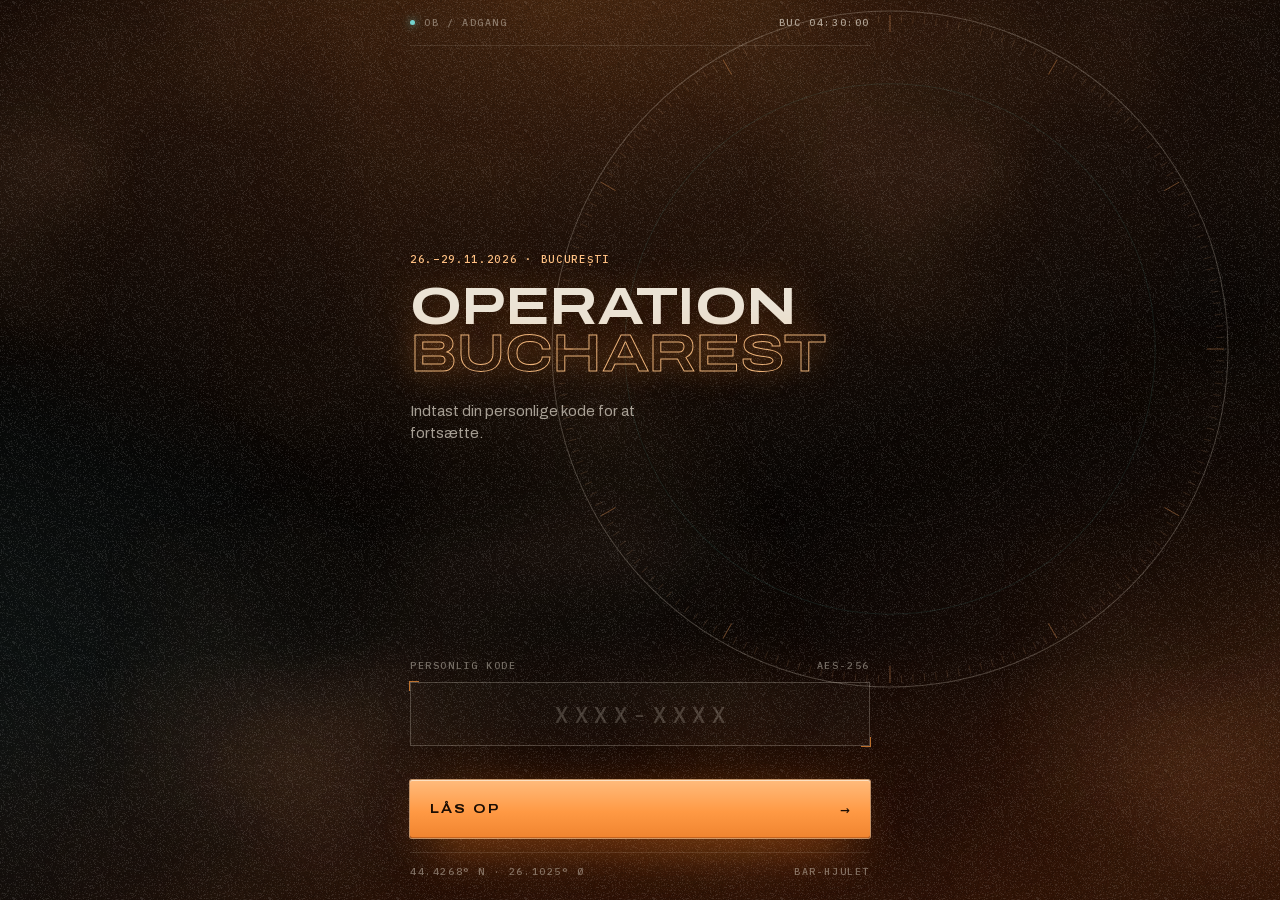
==== index.html @ fd8f83bd "Bar-hjulet: choose Øl, Shots, Drinks or Fuck it, then spin - menu.js (new, replaces trip.js): the th" ====
<!DOCTYPE html>
<html lang="da">
<head>
  <meta charset="utf-8">
  <meta name="viewport" content="width=device-width, initial-scale=1, viewport-fit=cover">
  <meta name="apple-mobile-web-app-capable" content="yes">
  <meta name="mobile-web-app-capable" content="yes">
  <meta name="apple-mobile-web-app-status-bar-style" content="black-translucent">
  <meta name="apple-mobile-web-app-title" content="Bucharest">
  <meta name="theme-color" content="#070605">
  <meta name="format-detection" content="telephone=no">
  <meta name="robots" content="noindex, nofollow">
  <title>Operation Bucharest</title>
  <link rel="manifest" href="manifest.webmanifest">
  <link rel="apple-touch-icon" href="icon-180.png">
  <link rel="icon" type="image/png" href="icon-192.png">
  <link rel="preload" href="fonts/archivo-100-900-latin.woff2" as="font" type="font/woff2" crossorigin>
  <link rel="preload" href="fonts/archivo-narrow-400-700-latin.woff2" as="font" type="font/woff2" crossorigin>
  <link rel="preload" href="fonts/ibm-plex-mono-500-latin.woff2" as="font" type="font/woff2" crossorigin>
  <link rel="stylesheet" href="fonts/fonts.css">
  <style>
    /* VOICE: a quiet mission terminal at the edge of a dust storm; few words, exact numbers
       IDEA: an instrument for deciding, glowing through orange haze
       PICTURE: the glass wheel, lit from behind like a sun through dust
       COLOUR and TYPE: warm near-black, amber glow, cold teal hairlines, bone text;
                        Archivo (wide) for titles, Archivo Narrow on the wheel, IBM Plex Mono for readouts
       LAYOUT: one screen at a time; readout bars top and bottom, hairline rules, wide margins */
    :root {
      --bg: #070605;
      --bone: #ebe3d5; --bone-2: rgba(235,227,213,.68); --bone-3: rgba(235,227,213,.44); --bone-4: rgba(235,227,213,.22);
      --line: rgba(235,227,213,.12); --line-2: rgba(235,227,213,.24);
      --amber: #ff9a3d; --amber-hi: #ffc285; --amber-deep: #c45a1c;
      --teal: #74d4cf; --teal-2: rgba(116,212,207,.5);
      --err: #ff7f61;
      --f-wide: 'Archivo', 'Helvetica Neue', Arial, sans-serif;
      --f-narrow: 'Archivo Narrow', 'Arial Narrow', sans-serif;
      --f-mono: 'IBM Plex Mono', ui-monospace, Menlo, monospace;
      --ease: cubic-bezier(.2,.75,0,1);
      --hair: 1px;
      --pad: clamp(16px, 5.4vw, 28px);
      color-scheme: dark;
    }
    @media (min-resolution: 2dppx) { :root { --hair: .5px; --line: rgba(235,227,213,.2); --line-2: rgba(235,227,213,.34); } }
    *, *::before, *::after { margin: 0; padding: 0; box-sizing: border-box; }
    [hidden] { display: none !important; }
    html, body {
      height: 100%; overflow: hidden; background: var(--bg); color: var(--bone);
      font-family: var(--f-wide); -webkit-font-smoothing: antialiased; -moz-osx-font-smoothing: grayscale;
      -webkit-tap-highlight-color: transparent; user-select: none; -webkit-user-select: none; touch-action: manipulation;
      -webkit-text-size-adjust: 100%;
    }
    input { user-select: text; -webkit-user-select: text; }
    button { font-family: inherit; color: inherit; }
    button:focus-visible, input:focus-visible, a:focus-visible { outline: 1px solid var(--teal); outline-offset: 3px; }
    .mono { font-family: var(--f-mono); font-weight: 500; text-transform: uppercase; letter-spacing: .16em; }

    /* ── Atmosphere: dust haze, drifting light, film grain ── */
    .atmos {
      position: fixed; inset: 0; z-index: 0; pointer-events: none; overflow: hidden;
      background:
        radial-gradient(140% 60% at 50% 112%, rgba(150,62,18,.55) 0%, rgba(70,26,8,.32) 38%, transparent 70%),
        linear-gradient(180deg, #0b0807 0%, #070605 50%, #0a0605 100%);
    }
    .haze { position: absolute; border-radius: 50%; will-change: transform; }
    .haze.a { width: 150vmax; height: 105vmax; left: -30vmax; top: -62vmax;
      background: radial-gradient(closest-side, rgba(255,136,48,.30), rgba(255,118,40,.10) 52%, transparent);
      animation: driftA 47s ease-in-out infinite alternate; }
    .haze.b { width: 125vmax; height: 90vmax; right: -70vmax; bottom: -42vmax;
      background: radial-gradient(closest-side, rgba(204,86,24,.34), rgba(150,58,18,.10) 58%, transparent);
      animation: driftB 61s ease-in-out infinite alternate; }
    .haze.c { width: 95vmax; height: 70vmax; left: -58vmax; top: 34%;
      background: radial-gradient(closest-side, rgba(96,196,204,.10), transparent);
      animation: driftC 73s ease-in-out infinite alternate; }
    @keyframes driftA { to { transform: translate3d(14vmax, 8vmax, 0) scale(1.1); } }
    @keyframes driftB { to { transform: translate3d(-16vmax, -6vmax, 0) scale(1.14); } }
    @keyframes driftC { to { transform: translate3d(12vmax, -10vmax, 0) scale(1.2); } }
    .dust {
      position: absolute; left: 0; top: -15%; height: 130%; width: calc(100% + 900px);
      background-image: var(--dust, none); background-size: 900px 900px; opacity: .9;
      will-change: transform; animation: dust 110s linear infinite;
    }
    @keyframes dust { to { transform: translate3d(-900px, 0, 0); } }
    .grain {
      position: absolute; inset: -128px; background-image: var(--grain, none); background-size: 128px 128px;
      opacity: .42; will-change: transform; animation: grain 1s steps(1) infinite;
    }
    @keyframes grain {
      0% { transform: translate3d(0,0,0); } 12% { transform: translate3d(-37px,21px,0); } 25% { transform: translate3d(19px,-46px,0); }
      37% { transform: translate3d(-61px,-9px,0); } 50% { transform: translate3d(44px,33px,0); } 62% { transform: translate3d(-12px,58px,0); }
      75% { transform: translate3d(66px,-27px,0); } 87% { transform: translate3d(-49px,-52px,0); }
    }
    .vignette { position: absolute; inset: 0; background: radial-gradient(120% 85% at 50% 42%, transparent 50%, rgba(0,0,0,.6) 100%); }

    /* ── Screens ── */
    .screens { position: fixed; inset: 0; z-index: 1; }
    .screen {
      position: absolute; inset: 0; display: flex; justify-content: center;
      padding: env(safe-area-inset-top) calc(var(--pad) + env(safe-area-inset-right)) calc(env(safe-area-inset-bottom) + 10px) calc(var(--pad) + env(safe-area-inset-left));
      opacity: 0; visibility: hidden; pointer-events: none; transform: translate3d(0, 16px, 0) scale(.985);
      transition: opacity .6s var(--ease), transform .8s var(--ease), visibility 0s linear .6s;
    }
    .screen.on { opacity: 1; visibility: visible; pointer-events: auto; transform: none;
      transition: opacity .9s var(--ease) .1s, transform 1.1s var(--ease) .1s, visibility 0s; }
    .col { width: 100%; max-width: 460px; height: 100%; display: flex; flex-direction: column; min-height: 0; }
    .screen.on .rise { animation: rise 1.1s var(--ease) both; animation-delay: calc(var(--i, 0) * 70ms + 120ms); }
    @keyframes rise { from { opacity: 0; transform: translate3d(0, 14px, 0); filter: blur(4px); } to { opacity: 1; transform: none; filter: none; } }

    /* Readout bars */
    .bar {
      flex: none; display: flex; align-items: center; justify-content: space-between; gap: 12px;
      min-height: 46px; font: 500 10px/1.2 var(--f-mono); letter-spacing: .16em; text-transform: uppercase;
      color: var(--bone-3); border-bottom: var(--hair) solid var(--line); white-space: nowrap;
    }
    .bar.foot { border-bottom: 0; border-top: var(--hair) solid var(--line); min-height: 38px; }
    .bar b { color: var(--bone-2); font-weight: 500; }
    .bar .amb { color: var(--amber-hi); }
    .live { display: inline-block; width: 5px; height: 5px; border-radius: 50%; margin-right: 9px; vertical-align: 1px;
      background: var(--teal); box-shadow: 0 0 8px var(--teal); animation: live 2.6s ease-in-out infinite; }
    @keyframes live { 50% { opacity: .35; } }

    /* Buttons */
    .btn {
      position: relative; display: flex; align-items: center; justify-content: space-between; gap: 12px;
      width: 100%; min-height: 58px; padding: 0 20px; border: 0; border-radius: 2px; cursor: pointer;
      font: 650 13px/1 var(--f-wide); font-stretch: 118%; letter-spacing: .16em; text-transform: uppercase;
      -webkit-appearance: none; appearance: none;
      transition: transform .25s var(--ease), filter .25s, box-shadow .4s, opacity .3s;
    }
    .btn .arr { font: 500 16px/1 var(--f-mono); letter-spacing: 0; }
    .btn.primary {
      color: #1b0d03;
      background: linear-gradient(180deg, #ffbb7c 0%, #ff9944 55%, #f0842f 100%);
      box-shadow: inset 0 1px 0 rgba(255,238,215,.75), inset 0 -1px 0 rgba(110,36,0,.35),
                  0 0 0 var(--hair) rgba(255,196,140,.7), 0 22px 50px -22px rgba(255,128,36,.95), 0 0 60px -20px rgba(255,128,36,.5);
    }
    .btn:active { transform: scale(.985); filter: brightness(1.08); }
    .btn:disabled { opacity: .5; cursor: default; transform: none; filter: saturate(.6); }
    .sq {
      flex: none; width: 44px; height: 44px; display: inline-flex; align-items: center; justify-content: center; cursor: pointer;
      background: rgba(235,227,213,.03); border: 0; border-radius: 2px; color: var(--bone-2);
      box-shadow: inset 0 0 0 var(--hair) var(--line-2); transition: color .25s, box-shadow .25s, transform .2s;
    }
    .sq:active { transform: scale(.94); color: var(--amber-hi); box-shadow: inset 0 0 0 var(--hair) rgba(255,154,61,.6); }
    .sq svg { width: 18px; height: 18px; }

    /* ── Login ── */
    .login-main { flex: 1; display: flex; flex-direction: column; justify-content: center; position: relative; min-height: 0; padding: 18px 0; }
    .ghost {
      position: absolute; z-index: -1; pointer-events: none; width: min(150vw, 680px); aspect-ratio: 1;
      right: calc(-1 * min(78vw, 360px)); top: 50%; margin-top: calc(-1 * min(75vw, 340px)); opacity: .9;
      animation: ghost 240s linear infinite;
    }
    @keyframes ghost { to { transform: rotate(360deg); } }
    .kicker { font-size: 10.5px; color: var(--bone-3); margin-bottom: 18px; }
    .kicker b { color: var(--amber-hi); font-weight: 500; }
    .title {
      font-weight: 640; font-stretch: 125%; text-transform: uppercase; line-height: .9; letter-spacing: -.012em;
      font-size: clamp(30px, 10.1vw, 52px); color: var(--bone);
      text-shadow: 0 0 40px rgba(255,140,50,.28);
    }
    .title span { display: block; }
    .title span + span { color: transparent; -webkit-text-stroke: var(--hair) rgba(255,194,133,.9); text-shadow: 0 0 30px rgba(255,140,50,.35); }
    @supports not (-webkit-text-stroke: 1px) { .title span + span { color: var(--amber-hi); } }
    .lede { margin-top: 22px; font-size: 15px; line-height: 1.5; color: var(--bone-2); max-width: 30ch; font-weight: 400; }
    .login-form { flex: none; padding: 8px 0 14px; }
    .field-label { display: flex; justify-content: space-between; font-size: 10px; color: var(--bone-3); margin-bottom: 10px; }
    .field-wrap { position: relative; }
    .field-wrap::before, .field-wrap::after {
      content: ''; position: absolute; width: 10px; height: 10px; pointer-events: none; transition: border-color .3s;
      border-color: rgba(255,154,61,.7); border-style: solid; border-width: 0;
    }
    .field-wrap::before { left: -1px; top: -1px; border-left-width: 1px; border-top-width: 1px; }
    .field-wrap::after { right: -1px; bottom: -1px; border-right-width: 1px; border-bottom-width: 1px; }
    .field {
      display: block; width: 100%; height: 64px; padding: 0 12px 0 calc(12px + .3em);
      background: rgba(235,227,213,.025); border: 0; border-radius: 0; outline: none; color: var(--bone);
      box-shadow: inset 0 0 0 var(--hair) var(--line-2);
      font: 500 22px/1 var(--f-mono); letter-spacing: .3em; text-align: center; text-transform: uppercase;
      -webkit-appearance: none; appearance: none; transition: box-shadow .35s, background .35s;
    }
    .field::placeholder { color: var(--bone-4); }
    .field:focus { background: rgba(255,140,50,.045); box-shadow: inset 0 0 0 var(--hair) rgba(255,154,61,.65), 0 0 46px -12px rgba(255,130,40,.55); }
    .field:focus-visible { outline: none; }
    .field.invalid { box-shadow: inset 0 0 0 var(--hair) var(--err); animation: shake .45s ease; }
    @keyframes shake { 20%,60% { transform: translateX(-6px); } 40%,80% { transform: translateX(6px); } }
    .err { min-height: 34px; padding-top: 10px; font: 500 11px/1.4 var(--f-mono); letter-spacing: .1em; text-transform: uppercase; color: var(--err); opacity: 0; transition: opacity .25s; }
    .err.show { opacity: 1; }
    .a2hs { display: none; margin-top: 14px; font-size: 13px; line-height: 1.5; color: var(--bone-3); }
    .a2hs.show { display: block; }

    /* ── Wheel screen ── */
    .head { flex: none; padding-top: 16px; }
    .hello-row { display: flex; align-items: center; justify-content: space-between; gap: 12px; }
    .hello { font-size: 10.5px; color: var(--bone-3); overflow: hidden; text-overflow: ellipsis; white-space: nowrap; }
    .hello b { color: var(--bone); font-weight: 500; }
    .head-btns { display: flex; gap: 8px; flex: none; }
    .today {
      margin-top: 10px; white-space: nowrap; overflow: hidden;
      font-weight: 620; font-stretch: 112%; font-size: 30px; line-height: 1.05; letter-spacing: -.01em;
    }
    .today .d { color: var(--bone); }
    .today .sep { color: var(--bone-3); font-weight: 300; margin: 0 .22em; }
    .today .c { color: var(--amber-hi); text-shadow: 0 0 26px rgba(255,140,50,.5); }
    .status { margin-top: 10px; min-height: 14px; font-size: 10px; color: var(--bone-3); white-space: nowrap; overflow: hidden; text-overflow: ellipsis; }
    .status .amb { color: var(--amber-hi); }
    .status .teal { color: var(--teal); }
    .wheel-area { flex: 1 1 0; min-height: 0; display: grid; place-items: center; container-type: size; padding: 6px 0; margin: 0 calc(10px - var(--pad)); }
    .stage { --s: min(100cqw, 98cqh, 520px); position: relative; width: var(--s); height: var(--s); }
    @supports not (width: 1cqw) { .stage { --s: min(92vw, 48vh, 480px); } }
    .halo {
      position: absolute; inset: -22%; border-radius: 50%; pointer-events: none; opacity: .7; will-change: opacity;
      background: radial-gradient(closest-side, rgba(255,150,60,.42) 0%, rgba(255,130,44,.30) 38%, rgba(255,112,34,.12) 62%, rgba(255,110,30,.03) 80%, transparent);
      transition: opacity 1.6s var(--ease); animation: breathe 7s ease-in-out infinite alternate;
    }
    .stage.spinning .halo { animation: none; }
    @keyframes breathe { from { opacity: .58; } to { opacity: .8; } }
    .bezel, .ghost svg { position: absolute; inset: 0; width: 100%; height: 100%; overflow: visible; }
    .disc { position: absolute; left: 5%; top: 5%; width: 90%; height: 90%; border-radius: 50%; }
    #wheel { will-change: transform; transform: translateZ(0); }
    .glass {
      pointer-events: none;
      background:
        radial-gradient(90% 60% at 32% 10%, rgba(255,240,225,.13), rgba(255,240,225,.03) 40%, transparent 62%),
        conic-gradient(from 200deg, transparent 0deg, rgba(116,212,207,.06) 45deg, transparent 100deg, rgba(255,160,80,.06) 210deg, transparent 270deg);
      box-shadow: inset 0 0 0 var(--hair) rgba(255,230,205,.32), inset 0 0 34px rgba(0,0,0,.55), 0 0 0 1px rgba(0,0,0,.6), 0 30px 80px -20px rgba(0,0,0,.9);
    }
    .shimmer {
      pointer-events: none; opacity: 0; overflow: hidden; will-change: transform, opacity;
      background: conic-gradient(from 0deg,
        transparent 0deg, rgba(255,205,160,.0) 20deg, rgba(255,205,160,.14) 48deg, rgba(150,236,230,.10) 62deg, transparent 92deg,
        transparent 180deg, rgba(255,205,160,.10) 228deg, rgba(150,236,230,.08) 240deg, transparent 270deg, transparent 360deg);
      transition: opacity 1.2s var(--ease);
    }
    .stage.spinning .shimmer { opacity: 1; animation: sheen 2.6s linear infinite; }
    @keyframes sheen { to { transform: rotate(-360deg); } }
    .flash { pointer-events: none; opacity: 0; box-shadow: 0 0 0 1.5px rgba(255,194,133,.9), 0 0 40px rgba(255,140,50,.6); }
    .stage.won .flash { animation: flash 1.6s var(--ease) both; }
    @keyframes flash { from { opacity: .9; transform: scale(1); } to { opacity: 0; transform: scale(1.16); } }
    .pointer {
      position: absolute; left: 50%; top: 1.5%; width: 7%; min-width: 18px; max-width: 30px; aspect-ratio: 18 / 38;
      transform: translateX(-50%); transform-origin: 50% 12%; z-index: 3; overflow: visible;
      filter: drop-shadow(0 0 6px rgba(255,140,50,.85)) drop-shadow(0 4px 6px rgba(0,0,0,.6));
    }
    .hub {
      position: absolute; left: 50%; top: 50%; width: 20.5%; height: 20.5%; z-index: 2; transform: translate(-50%, -50%);
      border: 0; border-radius: 50%; cursor: pointer; color: var(--amber-hi);
      background: radial-gradient(circle at 50% 30%, #2b2019 0%, #120d0a 62%, #0a0706 100%);
      box-shadow: inset 0 0 0 var(--hair) rgba(255,220,190,.4), inset 0 1px 0 rgba(255,235,215,.22),
                  0 0 0 5px rgba(7,6,5,.92), 0 0 0 6px rgba(255,154,61,.5), 0 0 40px rgba(255,130,40,.38), 0 14px 30px rgba(0,0,0,.65);
      font: 500 clamp(10px, 2.9vw, 13px)/1 var(--f-mono); letter-spacing: .32em; text-indent: .32em;
      transition: transform .25s var(--ease), box-shadow .5s, color .4s;
    }
    .hub::after { content: ''; position: absolute; inset: 18%; border-radius: 50%; box-shadow: inset 0 0 0 var(--hair) rgba(116,212,207,.35); pointer-events: none; }
    .hub:active { transform: translate(-50%, -50%) scale(.95); }
    .hub:disabled { cursor: default; color: var(--bone-3); }
    .stage.spinning .hub { box-shadow: inset 0 0 0 var(--hair) rgba(255,220,190,.4), 0 0 0 5px rgba(7,6,5,.92), 0 0 0 6px rgba(255,154,61,.85), 0 0 60px rgba(255,130,40,.6), 0 14px 30px rgba(0,0,0,.65); }
    .wheel-foot { flex: none; padding: 4px 0 8px; }
    .recent { margin-top: 12px; min-height: 14px; font-size: 9.5px; color: var(--bone-3); white-space: nowrap; overflow: hidden; text-overflow: ellipsis; text-align: center; }
    .recent b { color: var(--bone-2); font-weight: 500; }

    /* ── Result sheet ── */
    .sheet-overlay { position: fixed; inset: 0; z-index: 500; background: rgba(5,4,3,.62); opacity: 0; pointer-events: none; transition: opacity .5s var(--ease); }
    .sheet-overlay.show { opacity: 1; pointer-events: auto; }
    .sheet {
      position: absolute; left: 0; right: 0; bottom: 0; max-width: 520px; margin: 0 auto;
      padding: 0 calc(var(--pad) + env(safe-area-inset-right)) calc(18px + env(safe-area-inset-bottom)) calc(var(--pad) + env(safe-area-inset-left));
      background: linear-gradient(180deg, rgba(24,18,14,.97) 0%, rgba(10,8,7,.99) 100%);
      box-shadow: inset 0 var(--hair) 0 rgba(255,154,61,.7), 0 -30px 80px -20px rgba(255,120,40,.28);
      transform: translate3d(0, 104%, 0); transition: transform .7s var(--ease);
    }
    .sheet::before { content: ''; position: absolute; left: 50%; top: 0; width: 120px; height: 1px; margin-left: -60px; background: var(--amber-hi); box-shadow: 0 0 16px 2px rgba(255,140,50,.7); }
    .sheet-overlay.show .sheet { transform: none; }
    .sheet-bar { display: flex; justify-content: space-between; gap: 12px; padding: 16px 0 14px; border-bottom: var(--hair) solid var(--line); font-size: 10px; color: var(--bone-3); white-space: nowrap; }
    .sheet-bar .amb { color: var(--amber-hi); }
    .res-who { margin-top: 22px; font-size: 14px; color: var(--bone-2); }
    .res-label {
      margin: 10px 0 12px; font-weight: 600; font-stretch: 112%; font-size: clamp(28px, 8.6vw, 40px); line-height: 1.04; letter-spacing: -.012em;
      overflow-wrap: anywhere; text-wrap: balance; color: #fff4e8; text-shadow: 0 0 34px rgba(255,140,50,.45);
    }
    .res-cat { font-size: 10.5px; color: var(--amber-hi); margin-bottom: 26px; }
    .res-cat span { color: var(--bone-3); }
    .result-btn-row { display: flex; gap: 10px; }
    .result-btn-row .btn { flex: 1; width: auto; }
    .result-btn-row .sq { width: 58px; height: 58px; }
    .sheet-overlay.show .sheet > * { animation: rise .9s var(--ease) both; }
    .sheet-overlay.show .sheet > :nth-child(2) { animation-delay: .08s; }
    .sheet-overlay.show .sheet > :nth-child(3) { animation-delay: .16s; }
    .sheet-overlay.show .sheet > :nth-child(4) { animation-delay: .22s; }
    .sheet-overlay.show .sheet > :nth-child(5) { animation-delay: .28s; }

    .toast {
      position: fixed; left: 50%; top: calc(env(safe-area-inset-top) + 56px); z-index: 700; pointer-events: none;
      transform: translate(-50%, -8px); opacity: 0; transition: opacity .35s, transform .5s var(--ease);
      background: rgba(16,12,10,.96); box-shadow: inset 0 0 0 var(--hair) rgba(255,154,61,.55), 0 10px 40px rgba(0,0,0,.6);
      color: var(--bone); padding: 11px 14px; font: 500 10.5px/1.3 var(--f-mono); letter-spacing: .14em; text-transform: uppercase;
      white-space: nowrap; max-width: calc(100vw - 32px); overflow: hidden; text-overflow: ellipsis;
    }
    .toast.show { opacity: 1; transform: translate(-50%, 0); }

    /* ── Choice screen: "Hvad skal du have?" ── */
    .ask { margin-top: 12px; font-weight: 640; font-stretch: 118%; font-size: clamp(26px, 8.2vw, 36px); line-height: 1.02; letter-spacing: -.01em; text-shadow: 0 0 30px rgba(255,140,50,.25); }
    .ask-sub { margin-top: 8px; font-size: 15px; line-height: 1.4; color: var(--bone-2); }
    .choose-main { flex: 1; min-height: 0; display: flex; flex-direction: column; justify-content: center; gap: 10px; padding: 14px 0; }
    .choices { display: grid; gap: 10px; }
    .choice {
      position: relative; display: grid; grid-template-columns: 26px 1fr auto; align-items: center; column-gap: 12px;
      width: 100%; min-height: clamp(62px, 10.5dvh, 88px); padding: 12px 18px; text-align: left; cursor: pointer;
      border: 0; border-radius: 2px; background: rgba(235,227,213,.035); box-shadow: inset 0 0 0 var(--hair) var(--line-2);
      transition: transform .25s var(--ease), box-shadow .3s, background .3s;
    }
    .choice:active { transform: scale(.985); background: rgba(255,140,50,.07); }
    .choice .ci { font: 500 10px/1 var(--f-mono); letter-spacing: .1em; color: var(--bone-3); }
    .choice .ct { display: flex; flex-direction: column; gap: 7px; min-width: 0; }
    .choice .cn { font-weight: 640; font-stretch: 118%; font-size: clamp(22px, 6.6vw, 28px); line-height: 1; text-transform: uppercase; color: var(--bone); }
    .choice .cs { font-size: 10px; color: var(--bone-3); }
    .choice .ca { font: 500 18px/1 var(--f-mono); color: var(--bone-3); }
    .choice.last { background: rgba(255,140,50,.075); box-shadow: inset 0 0 0 1px rgba(255,154,61,.8), 0 0 44px -14px rgba(255,130,40,.7); }
    .choice.last .cn, .choice.last .ca { color: var(--amber-hi); }
    .tag { position: absolute; top: 9px; right: 12px; font: 500 9px/1 var(--f-mono); letter-spacing: .16em; text-transform: uppercase; color: var(--amber-hi); }
    .fuckit {
      position: relative; display: grid; grid-template-columns: 1fr auto; align-items: center; column-gap: 12px;
      width: 100%; min-height: clamp(80px, 13dvh, 108px); margin-top: 6px; padding: 14px 20px; text-align: left; cursor: pointer;
      border: 0; border-radius: 2px; color: #1b0d03;
      background: linear-gradient(180deg, #ffbb7c 0%, #ff9944 55%, #f0842f 100%);
      box-shadow: inset 0 1px 0 rgba(255,238,215,.75), inset 0 -1px 0 rgba(110,36,0,.35), 0 0 0 var(--hair) rgba(255,196,140,.7),
                  0 22px 50px -22px rgba(255,128,36,.95), 0 0 70px -20px rgba(255,128,36,.6);
      transition: transform .25s var(--ease), filter .25s, box-shadow .4s;
    }
    .fuckit .fn { font-weight: 760; font-stretch: 125%; font-size: clamp(26px, 8vw, 34px); line-height: 1; text-transform: uppercase; letter-spacing: -.01em; }
    .fuckit .fs { grid-column: 1; margin-top: 9px; font-size: 10px; color: rgba(27,13,3,.72); }
    .fuckit .fa { grid-row: 1 / 3; grid-column: 2; font: 500 22px/1 var(--f-mono); }
    .fuckit .tag { color: #1b0d03; }
    .fuckit:active { transform: scale(.985); filter: brightness(1.08); }
    .fuckit.last { box-shadow: inset 0 1px 0 rgba(255,238,215,.75), 0 0 0 2px var(--bg), 0 0 0 3.5px var(--teal), 0 22px 50px -22px rgba(255,128,36,.95), 0 0 70px -20px rgba(255,128,36,.6); }
    /* ── Wheel screen: back to the choices ── */
    .skift {
      min-height: 44px; padding: 0 14px; border: 0; border-radius: 2px; cursor: pointer; font-size: 10.5px; color: var(--bone-2);
      background: rgba(235,227,213,.03); box-shadow: inset 0 0 0 var(--hair) var(--line-2); transition: opacity .3s, color .25s, box-shadow .25s;
    }
    .skift:active { color: var(--amber-hi); box-shadow: inset 0 0 0 var(--hair) rgba(255,154,61,.6); }
    .skift:disabled { opacity: .3; cursor: default; }
    /* swapping the wheel's contents (Fuck it: category wheel -> item wheel) */
    #wheel { transition: opacity .26s var(--ease), scale .34s var(--ease); }
    #wheel.swap-out { opacity: 0; scale: .86; }
    .sr { position: absolute; width: 1px; height: 1px; overflow: hidden; clip: rect(0 0 0 0); white-space: nowrap; }

    /* Short screens: give the wheel the room */
    @media (max-height: 640px) {
      .bar.foot { display: none; }
      .head { padding-top: 10px; }
      .today { margin-top: 6px; }
      .status { margin-top: 6px; }
      .login-main { padding: 10px 0; }
      .lede { margin-top: 14px; }
      .kicker { margin-bottom: 12px; }
      .recent { margin-top: 8px; }
    }
    @media (max-height: 640px) { .ask { margin-top: 8px; } .choose-main { padding: 10px 0; } .choices { gap: 8px; } }
    @media (max-height: 560px) { .lede, .ask-sub { display: none; } .btn { min-height: 52px; } .choice { min-height: 56px; } .fuckit { min-height: 70px; } }

    @media (prefers-reduced-motion: reduce) {
      .haze, .dust, .grain, .ghost, .live, .halo, .stage.spinning .shimmer { animation: none !important; }
      .screen.on .rise, .sheet-overlay.show .sheet > * { animation: none; }
      .screen, .screen.on { transform: none; transition: opacity .3s, visibility 0s; }
      .stage.won .flash { animation: none; }
      #wheel { transition: none; }
    }
  </style>
</head>
<body>
  <div class="atmos" aria-hidden="true">
    <div class="haze a"></div><div class="haze b"></div><div class="haze c"></div>
    <div class="dust"></div>
    <div class="vignette"></div>
    <div class="grain"></div>
  </div>
  <div class="toast" id="toast" role="status" aria-live="polite"></div>

  <div class="screens">
    <!-- LOGIN -->
    <section class="screen on" id="s-login" aria-label="Log ind">
      <div class="col">
        <header class="bar rise" style="--i:0">
          <span><i class="live"></i>OB / Adgang</span>
          <span class="js-clock"><b>BUC --:--:--</b></span>
        </header>
        <div class="login-main">
          <div class="ghost" id="ghost" aria-hidden="true"></div>
          <p class="kicker mono rise" style="--i:1"><b id="tripLabel"></b></p>
          <h1 class="title rise" style="--i:2"><span>Operation</span><span>Bucharest</span></h1>
          <p class="lede rise" style="--i:3">Indtast din personlige kode for at fortsætte.</p>
        </div>
        <div class="login-form rise" style="--i:5">
          <label class="field-label mono" for="code"><span>Personlig kode</span><span>AES-256</span></label>
          <div class="field-wrap">
            <input class="field" id="code" type="text" placeholder="XXXX-XXXX" autocomplete="off" autocorrect="off" autocapitalize="characters" spellcheck="false" enterkeyhint="go">
          </div>
          <p class="err" id="codeErr" role="alert"></p>
          <button class="btn primary" id="unlockBtn"><span id="unlockTxt">Lås op</span><span class="arr" aria-hidden="true">→</span></button>
          <p class="a2hs" id="a2hs">Tip: Tryk på Del og vælg «Føj til hjemmeskærm», så åbner den som en app.</p>
        </div>
        <footer class="bar foot rise" style="--i:6">
          <span>44.4268° N · 26.1025° Ø</span>
          <span>Bar-hjulet</span>
        </footer>
      </div>
    </section>

    <!-- CHOOSE: what are you having? -->
    <section class="screen" id="s-choose" aria-label="Vælg">
      <div class="col">
        <header class="bar rise" style="--i:0">
          <span><i class="live"></i>OB / Bar-hjulet</span>
          <span class="js-clock"><b>BUC --:--:--</b></span>
        </header>
        <div class="head">
          <div class="hello-row rise" style="--i:1">
            <p class="hello mono" id="helloC"></p>
            <div class="head-btns">
              <button class="sq js-sound" aria-label="Lyd til eller fra"></button>
              <button class="sq js-lock" aria-label="Skift kode">
                <svg viewBox="0 0 24 24" fill="none" stroke="currentColor" stroke-width="1.5" stroke-linecap="square"><rect x="5" y="11" width="14" height="9"/><path d="M8 11V8a4 4 0 0 1 8 0v3"/></svg>
              </button>
            </div>
          </div>
          <h1 class="ask rise" style="--i:2">Hvad skal du have?</h1>
          <p class="ask-sub rise" style="--i:3">Vælg, og lad hjulet bestemme.</p>
        </div>
        <div class="choose-main rise" style="--i:4">
          <div class="choices" id="choices"></div>
          <button class="fuckit" id="fuckitBtn"><span class="fn">Fuck it</span><span class="fs mono">Hjulet vælger det hele</span><span class="fa" aria-hidden="true">→</span><span class="tag" hidden>Sidst</span></button>
        </div>
        <footer class="bar foot rise" style="--i:5">
          <span>44.4268° N · 26.1025° Ø</span>
          <span>Lige chancer</span>
        </footer>
      </div>
    </section>

    <!-- WHEEL -->
    <section class="screen" id="s-wheel" aria-label="Hjulet">
      <div class="col">
        <header class="bar rise" style="--i:0">
          <span><i class="live"></i>OB / Bar-hjulet</span>
          <span class="js-clock"><b>BUC --:--:--</b></span>
        </header>
        <div class="head">
          <div class="hello-row rise" style="--i:1">
            <button class="skift mono" id="skiftBtn" aria-label="Skift kategori">Skift ↺</button>
            <div class="head-btns">
              <button class="sq js-sound" aria-label="Lyd til eller fra"></button>
              <button class="sq js-lock" aria-label="Skift kode">
                <svg viewBox="0 0 24 24" fill="none" stroke="currentColor" stroke-width="1.5" stroke-linecap="square"><rect x="5" y="11" width="14" height="9"/><path d="M8 11V8a4 4 0 0 1 8 0v3"/></svg>
              </button>
            </div>
          </div>
          <h1 class="today rise" style="--i:2" id="today"></h1>
          <p class="status mono rise" style="--i:3" id="status"></p>
        </div>
        <div class="wheel-area rise" style="--i:4">
          <div class="stage" id="stage">
            <div class="halo" id="halo"></div>
            <div class="bezel" id="bezel" aria-hidden="true"></div>
            <canvas class="disc" id="wheel" aria-hidden="true"></canvas>
            <div class="disc glass"></div>
            <div class="disc shimmer"></div>
            <div class="disc flash"></div>
            <svg class="pointer" id="pointer" viewBox="0 0 18 38" aria-hidden="true">
              <defs><linearGradient id="pg" x1="0" y1="0" x2="0" y2="1"><stop offset="0" stop-color="#ffe2c2"/><stop offset=".5" stop-color="#ff9a3d"/><stop offset="1" stop-color="#c45a1c"/></linearGradient></defs>
              <path d="M9 37 L2.2 8.5 L9 1 L15.8 8.5 Z" fill="url(#pg)"/>
              <path d="M9 4 V32" stroke="#1b0d03" stroke-width=".8" opacity=".55"/>
            </svg>
            <button class="hub" id="hub" aria-label="Spin hjulet">SPIN</button>
          </div>
        </div>
        <div class="wheel-foot rise" style="--i:5">
          <button class="btn primary" id="spinBtn"><span id="spinTxt">Spin hjulet</span><span class="arr" aria-hidden="true">↻</span></button>
          <p class="recent mono" id="recent"></p>
        </div>
        <footer class="bar foot rise" style="--i:6">
          <span>44.4268° N · 26.1025° Ø</span>
          <span>Lige chancer</span>
        </footer>
      </div>
    </section>
  </div>

  <!-- RESULT -->
  <div class="sheet-overlay" id="resultOverlay">
    <div class="sheet" role="dialog" aria-modal="true" aria-labelledby="resLabel">
      <div class="sheet-bar mono"><span id="resMeta"></span><span class="amb" id="resTag"></span></div>
      <p class="res-who" id="resWho"></p>
      <h2 class="res-label" id="resLabel"></h2>
      <p class="res-cat mono" id="resCat"></p>
      <div class="result-btn-row">
        <button class="btn primary" id="againBtn"><span>Spin igen</span><span class="arr" aria-hidden="true">↻</span></button>
        <button class="sq" id="shareBtn" aria-label="Del resultat">
          <svg viewBox="0 0 24 24" fill="none" stroke="currentColor" stroke-width="1.5" stroke-linecap="square"><path d="M5 12v8h14v-8"/><path d="M12 15V3"/><path d="M7.5 7.5 12 3l4.5 4.5"/></svg>
        </button>
      </div>
    </div>
  </div>
  <p class="sr" id="live" aria-live="assertive"></p>

  <script src="menu.js"></script>
  <script src="data.js"></script>
  <script>
  {
    const $ = id => document.getElementById(id);
    const $$ = sel => document.querySelectorAll(sel);
    const M = window.OB_MENU, DATA = window.OB_DATA;
    const store = {
      get(k) { try { return localStorage.getItem(k); } catch (e) { return null; } },
      set(k, v) { try { localStorage.setItem(k, v); } catch (e) {} },
      del(k) { try { localStorage.removeItem(k); } catch (e) {} }
    };
    const KEY_CODE = 'ob_code', KEY_SOUND = 'ob_sound', KEY_MODE = 'ob_mode';
    const TAU = Math.PI * 2;
    const mod = (a, n) => ((a % n) + n) % n;
    const pad = (n, l = 2) => String(n).padStart(l, '0');
    const esc = s => String(s).replace(/[&<>"']/g, m => ({ '&': '&amp;', '<': '&lt;', '>': '&gt;', '"': '&quot;', "'": '&#39;' }[m]));
    const reducedMQ = window.matchMedia ? matchMedia('(prefers-reduced-motion: reduce)') : { matches: false };
    const wait = ms => new Promise(r => setTimeout(r, ms));
    function haptic(p = 10) { try { if (navigator.vibrate) navigator.vibrate(p); } catch (e) {} }
    function rand() { const a = new Uint32Array(1); crypto.getRandomValues(a); return a[0] / 4294967296; }

    // ── Menu (menu.js): the lists; "Fuck it" is a mode that uses all of them ──
    const item = x => typeof x === 'string' ? { name: x, wheel: x } : { name: String(x.name), wheel: String(x.wheel || x.name) };
    const MODES = (M && Array.isArray(M.modes) ? M.modes : []).map(m => {
      const items = (m.items || []).map(item), sub = String(m.sub || '');
      return { id: String(m.id), name: String(m.name), items, sub: /^\d+/.test(sub) ? sub.replace(/^\d+/, items.length) : `${items.length} ${sub}`.trim() };
    });
    const FUCKIT = { id: 'fuckit', name: 'Fuck it' };
    const PEOPLE = (M && M.people) || 5;
    const catItems = () => MODES.map(m => ({ name: m.name, wheel: m.name }));

    // ── Bucharest clock: just a readout ──
    let clockFmt = null;
    try { clockFmt = new Intl.DateTimeFormat('en-GB', { timeZone: 'Europe/Bucharest', hour: '2-digit', minute: '2-digit', second: '2-digit', hourCycle: 'h23' }); } catch (e) {}
    function tickClock() {
      const t = clockFmt ? clockFmt.format(new Date()) : new Date().toTimeString().slice(0, 8);
      $$('.js-clock').forEach(el => { el.innerHTML = `<b>BUC ${t}</b>`; });
    }

    // ── Codes: each person's entry is encrypted with their own code (PBKDF2-SHA256 + AES-GCM) ──
    const b64 = s => Uint8Array.from(atob(s), c => c.charCodeAt(0));
    const normCode = s => (s || '').normalize('NFC').toUpperCase().replace(/[^\p{L}\p{N}]/gu, '');
    async function openCode(code) {
      if (!DATA || !Array.isArray(DATA.entries)) throw new Error('nodata');
      const base = await crypto.subtle.importKey('raw', new TextEncoder().encode(code), 'PBKDF2', false, ['deriveKey']);
      const key = await crypto.subtle.deriveKey(
        { name: 'PBKDF2', salt: b64(DATA.salt), iterations: DATA.iter, hash: 'SHA-256' },
        base, { name: 'AES-GCM', length: 256 }, false, ['decrypt']);
      for (const e of DATA.entries) {
        try {
          const pt = await crypto.subtle.decrypt({ name: 'AES-GCM', iv: b64(e.iv) }, key, b64(e.ct));
          return JSON.parse(new TextDecoder().decode(pt));
        } catch (err) { /* not this entry */ }
      }
      return null;
    }

    // ── Sound: soft, deep synth voices, generated live (no files) ──
    const SFX = (() => {
      let ctx = null, out = null, send = null, drone = null, noise = null;
      let on = store.get(KEY_SOUND) !== '0';
      function impulse(sec, decay) {
        const len = Math.floor(ctx.sampleRate * sec), buf = ctx.createBuffer(2, len, ctx.sampleRate);
        for (let ch = 0; ch < 2; ch++) {
          const d = buf.getChannelData(ch); let lp = 0;
          for (let i = 0; i < len; i++) { lp += ((Math.random() * 2 - 1) - lp) * .32; d[i] = lp * Math.pow(1 - i / len, decay); }
        }
        return buf;
      }
      function init() {
        if (!on) return null;
        if (!ctx) {
          const AC = window.AudioContext || window.webkitAudioContext;
          if (!AC) return null;
          try { if (navigator.audioSession) navigator.audioSession.type = 'playback'; } catch (e) {}
          ctx = new AC();
          const comp = ctx.createDynamicsCompressor();
          comp.threshold.value = -16; comp.ratio.value = 3; comp.attack.value = .01; comp.release.value = .35;
          const tone = ctx.createBiquadFilter(); tone.type = 'lowpass'; tone.frequency.value = 6000;
          out = ctx.createGain(); out.gain.value = .95;
          out.connect(tone).connect(comp).connect(ctx.destination);
          const verb = ctx.createConvolver(); verb.buffer = impulse(3.4, 2.4);
          send = ctx.createGain(); send.gain.value = .38;
          send.connect(verb).connect(out);
          noise = ctx.createBuffer(1, ctx.sampleRate * 2, ctx.sampleRate);
          const nd = noise.getChannelData(0); for (let i = 0; i < nd.length; i++) nd[i] = Math.random() * 2 - 1;
        }
        if (ctx.state === 'suspended') ctx.resume().catch(() => {});
        return ctx;
      }
      const live = () => on && ctx && ctx.state !== 'closed';
      function route(node, wet = .25) { node.connect(out); if (wet) { const g = ctx.createGain(); g.gain.value = wet; node.connect(g).connect(send); } }
      function env(g, t, a, peak, d) {
        g.gain.setValueAtTime(.0001, t);
        g.gain.exponentialRampToValueAtTime(peak, t + a);
        g.gain.exponentialRampToValueAtTime(.0001, t + a + d);
      }
      function voice({ type = 'sine', f, f2, glide = .2, t, a = .01, peak = .1, d = .5, lp, q = .7, detune = 0, wet = .25 }) {
        const o = ctx.createOscillator(), g = ctx.createGain();
        o.type = type; o.frequency.setValueAtTime(f, t); o.detune.value = detune;
        if (f2) o.frequency.exponentialRampToValueAtTime(f2, t + glide);
        env(g, t, a, peak, d);
        let n = o;
        if (lp) { const fl = ctx.createBiquadFilter(); fl.type = 'lowpass'; fl.Q.value = q; fl.frequency.setValueAtTime(lp[0], t); if (lp[1]) fl.frequency.exponentialRampToValueAtTime(lp[1], t + (lp[2] || a)); if (lp[3]) fl.frequency.exponentialRampToValueAtTime(lp[3], t + a + d); n = o.connect(fl); }
        n.connect(g); route(g, wet);
        o.start(t); o.stop(t + a + d + .05);
      }
      return {
        get on() { return on; },
        set on(v) { on = v; store.set(KEY_SOUND, v ? '1' : '0'); if (!v) this.droneStop(true); },
        init,
        tick(sp = .5) {
          if (!live()) return;
          const t = ctx.currentTime;
          voice({ type: 'triangle', f: 236, f2: 118, glide: .07, t, a: .003, peak: .16 + .06 * (1 - sp), d: .16, lp: [1400, 500, .06], wet: .18 });
          voice({ type: 'sine', f: 98, f2: 60, glide: .1, t, a: .004, peak: .14, d: .18, wet: 0 });
        },
        whoosh() {
          if (!live()) return;
          const t = ctx.currentTime, s = ctx.createBufferSource(), f = ctx.createBiquadFilter(), g = ctx.createGain();
          s.buffer = noise; f.type = 'bandpass'; f.Q.value = .9;
          f.frequency.setValueAtTime(180, t); f.frequency.exponentialRampToValueAtTime(900, t + .7); f.frequency.exponentialRampToValueAtTime(260, t + 1.8);
          env(g, t, .5, .07, 1.3);
          s.connect(f).connect(g); route(g, .5); s.start(t); s.stop(t + 1.9);
        },
        droneStart() {
          if (!live() || drone) return;
          const t = ctx.currentTime, f = ctx.createBiquadFilter(), g = ctx.createGain();
          f.type = 'lowpass'; f.Q.value = 3; f.frequency.value = 160;
          g.gain.setValueAtTime(.0001, t); g.gain.exponentialRampToValueAtTime(.11, t + 1.1);
          const oscs = [['sawtooth', 55, -9], ['sawtooth', 55, 9], ['sawtooth', 110, 4], ['sine', 82.41, 0]].map(([type, fr, det]) => {
            const o = ctx.createOscillator(); o.type = type; o.frequency.value = fr; o.detune.value = det; o.connect(f); o.start(t); return o;
          });
          f.connect(g); route(g, .45);
          drone = { f, g, oscs };
        },
        drone(sp) { if (drone && live()) drone.f.frequency.setTargetAtTime(150 + sp * sp * 1300, ctx.currentTime, .09); },
        droneStop(fast) {
          if (!drone || !ctx) return;
          const t = ctx.currentTime, d = drone; drone = null;
          d.g.gain.cancelScheduledValues(t); d.g.gain.setTargetAtTime(.0001, t, fast ? .05 : .45);
          d.oscs.forEach(o => { try { o.stop(t + (fast ? .3 : 3)); } catch (e) {} });
        },
        win() {
          if (!live()) return;
          const t = ctx.currentTime + .04;
          voice({ type: 'sine', f: 82.41, f2: 55, glide: .5, t, a: .02, peak: .32, d: 1.8, wet: .2 });
          [110, 164.81, 220, 261.63, 329.63, 392].forEach((fr, i) => {
            const st = t + i * .045;
            voice({ type: 'sawtooth', f: fr, t: st, a: .55, peak: .032, d: 4.2, lp: [300, 1700, .9, 380], q: 1.2, detune: -7, wet: .5 });
            voice({ type: 'sawtooth', f: fr, t: st, a: .55, peak: .032, d: 4.2, lp: [300, 1700, .9, 380], q: 1.2, detune: 7, wet: .5 });
          });
          voice({ type: 'sine', f: 880, t: t + .35, a: .01, peak: .035, d: 2.6, wet: .8 });
          voice({ type: 'sine', f: 1318.5, t: t + .5, a: .01, peak: .022, d: 2.4, wet: .8 });
        },
        unlock() {
          if (!live()) return;
          const t = ctx.currentTime + .02;
          voice({ type: 'sine', f: 196, f2: 293.66, glide: .35, t, a: .03, peak: .22, d: 1.5, wet: .45 });
          voice({ type: 'sawtooth', f: 98, t, a: .25, peak: .06, d: 1.4, lp: [220, 900, .4, 200], wet: .45 });
          voice({ type: 'sine', f: 587.33, t: t + .28, a: .01, peak: .05, d: 1.8, wet: .8 });
        },
        error() {
          if (!live()) return;
          const t = ctx.currentTime;
          [0, .16].forEach(o => voice({ type: 'sawtooth', f: 92, t: t + o, a: .01, peak: .16, d: .13, lp: [520], wet: .15 }));
        },
        stage() {   // Fuck it: the category is chosen
          if (!live()) return;
          const t = ctx.currentTime + .02;
          voice({ type: 'sine', f: 110, f2: 73.42, glide: .35, t, a: .01, peak: .24, d: .9, wet: .25 });
          [220, 329.63, 440].forEach((fr, i) => voice({ type: 'triangle', f: fr, t: t + i * .06, a: .02, peak: .07, d: 1.1, lp: [900, 1800, .1, 600], wet: .55 }));
        },
        swish() {   // the wheel swaps its contents
          if (!live()) return;
          const t = ctx.currentTime, src = ctx.createBufferSource(), f = ctx.createBiquadFilter(), g = ctx.createGain();
          src.buffer = noise; f.type = 'bandpass'; f.Q.value = 1.4;
          f.frequency.setValueAtTime(1400, t); f.frequency.exponentialRampToValueAtTime(300, t + .5);
          env(g, t, .08, .05, .5);
          src.connect(f).connect(g); route(g, .5); src.start(t); src.stop(t + .65);
        },
        soft() { if (live()) voice({ type: 'sine', f: 330, f2: 220, glide: .2, t: ctx.currentTime, a: .01, peak: .08, d: .5, wet: .5 }); }
      };
    })();
    const ICON_ON = '<svg viewBox="0 0 24 24" fill="none" stroke="currentColor" stroke-width="1.5" stroke-linecap="square"><path d="M4 9.5h3.5L12 6v12l-4.5-3.5H4z"/><path d="M15.5 9.5a3.5 3.5 0 0 1 0 5M18 7a7 7 0 0 1 0 10"/></svg>';
    const ICON_OFF = '<svg viewBox="0 0 24 24" fill="none" stroke="currentColor" stroke-width="1.5" stroke-linecap="square"><path d="M4 9.5h3.5L12 6v12l-4.5-3.5H4z"/><path d="m16 10 4 4M20 10l-4 4"/></svg>';
    function renderSoundBtn() { $$('.js-sound').forEach(b => { b.innerHTML = SFX.on ? ICON_ON : ICON_OFF; b.setAttribute('aria-pressed', String(SFX.on)); }); }

    // ── Atmosphere textures (generated once, tiled by CSS) ──
    function textures() {
      try {
        // film grain: fine light/dark specks
        const g = document.createElement('canvas'); g.width = g.height = 128;
        const gx = g.getContext('2d'), gi = gx.createImageData(128, 128);
        for (let i = 0; i < gi.data.length; i += 4) {
          const v = Math.random(), light = v > .5;
          gi.data[i] = gi.data[i + 1] = gi.data[i + 2] = light ? 255 : 0;
          gi.data[i + 3] = Math.pow(Math.abs(v - .5) * 2, 2.2) * (light ? 70 : 110);
        }
        gx.putImageData(gi, 0, 0);
        document.documentElement.style.setProperty('--grain', `url(${g.toDataURL()})`);
        // dust: soft periodic value noise, warm
        const S = 192, d = document.createElement('canvas'); d.width = d.height = S;
        const dx = d.getContext('2d'), di = dx.createImageData(S, S);
        const octaves = [[3, .55], [6, .3], [12, .15]].map(([L, w]) => ({ L, w, v: Array.from({ length: L * L }, Math.random) }));
        const sm = t => t * t * (3 - 2 * t);
        for (let y = 0; y < S; y++) for (let x = 0; x < S; x++) {
          let n = 0;
          for (const o of octaves) {
            const u = x / S * o.L, w = y / S * o.L, i0 = Math.floor(u), j0 = Math.floor(w), fu = sm(u - i0), fw = sm(w - j0);
            const at = (i, j) => o.v[(j % o.L) * o.L + (i % o.L)];
            const a = at(i0, j0) + (at(i0 + 1, j0) - at(i0, j0)) * fu, b = at(i0, j0 + 1) + (at(i0 + 1, j0 + 1) - at(i0, j0 + 1)) * fu;
            n += (a + (b - a) * fw) * o.w;
          }
          const k = (y * S + x) * 4, v = Math.pow(Math.max(0, n - .32) / .68, 1.7);
          di.data[k] = 255; di.data[k + 1] = 168; di.data[k + 2] = 104; di.data[k + 3] = v * 46;
        }
        dx.putImageData(di, 0, 0);
        document.documentElement.style.setProperty('--dust', `url(${d.toDataURL()})`);
      } catch (e) {}
    }

    // Ring of tick marks (bezel and the big ghost ring on the login screen)
    function ringSVG({ ticks = 120, every = 10, rOut = 99.4, len = 3.2, majorLen = 6.5, minor = 'rgba(235,227,213,.30)', major = 'rgba(255,170,100,.75)', inner = [] } = {}) {
      let s = `<svg viewBox="-100 -100 200 200" aria-hidden="true"><circle r="${rOut}" fill="none" stroke="rgba(235,227,213,.28)" vector-effect="non-scaling-stroke" stroke-width="1"/>`;
      inner.forEach(([r, c]) => { s += `<circle r="${r}" fill="none" stroke="${c}" vector-effect="non-scaling-stroke" stroke-width="1"/>`; });
      for (let i = 0; i < ticks; i++) {
        const a = i / ticks * TAU - Math.PI / 2, isMajor = i % every === 0, l = isMajor ? majorLen : len, r0 = rOut - 1.2 - l, r1 = rOut - 1.2;
        s += `<line x1="${(Math.cos(a) * r0).toFixed(2)}" y1="${(Math.sin(a) * r0).toFixed(2)}" x2="${(Math.cos(a) * r1).toFixed(2)}" y2="${(Math.sin(a) * r1).toFixed(2)}" stroke="${isMajor ? major : minor}" vector-effect="non-scaling-stroke" stroke-width="1"/>`;
      }
      return s + '</svg>';
    }

    // ── Screens ──
    let current = 'login';
    function go(to) {
      if (to === current) return;
      $('s-' + current).classList.remove('on');
      $('s-' + to).classList.add('on');
      current = to;
    }

    // ── Wheel ──
    let player = null, mode = null, fkCat = null, wheelKind = 'items', places = [], N = 0, SEG = 0;
    let rot = 0, busy = false, highlight = -1, lastResult = null, raf = 0, resultTimer = 0, runId = 0;
    const recent = [];
    const canvas = $('wheel'), ctx = canvas.getContext('2d'), stage = $('stage'), halo = $('halo');
    const LABEL_FONT = s => `600 ${s}px "Archivo Narrow", "Arial Narrow", sans-serif`;
    const MONO_FONT = s => `500 ${s}px "IBM Plex Mono", ui-monospace, monospace`;
    const GEO = { hub: .235, labelIn: .262, labelOut: .885, band: .925 };
    let layout = null;

    // Find one font size that lets every label fit its slice (1 or 2 lines), as large as possible
    function layoutLabels(R) {
      if (N <= 4) {
        const rr = R * .6, maxW = 2 * rr * Math.sin(Math.PI / N) * .78, texts = places.map(p => p.wheel.toUpperCase());
        for (let s = Math.min(34, R * .17); s >= 10; s -= .5) {
          ctx.font = LABEL_FONT(s);
          if (texts.every(t => ctx.measureText(t).width <= maxW)) return { size: s, lines: texts.map(t => [t]), ok: true, few: true, rr };
        }
      }
      const inner = R * GEO.labelIn, outer = R * GEO.labelOut, maxLen = outer - inner, tanH = Math.tan(Math.PI / N);
      const fits = (lines, s) => {
        ctx.font = LABEL_FONT(s);
        const w = Math.max(...lines.map(l => ctx.measureText(l).width));
        if (w > maxLen) return null;
        const half = lines.length === 1 ? s * .56 : s * 1.1;
        return half <= (outer - w) * tanH * .9 ? w : null;
      };
      const splits = text => {
        const words = text.split(/\s+/), out = [[text]];
        for (let i = 1; i < words.length; i++) out.push([words.slice(0, i).join(' '), words.slice(i).join(' ')]);
        return out;
      };
      const best = (text, s) => {
        let pick = null;
        for (const lines of splits(text)) {
          const w = fits(lines, s);
          if (w == null) continue;
          if (lines.length === 1) return lines;
          if (!pick || w < pick.w) pick = { lines, w };
        }
        return pick && pick.lines;
      };
      const few = N <= 4, maxS = Math.max(11, Math.min(few ? 34 : 15.5, R * (few ? .17 : .09))), minS = 9.5;
      for (let s = maxS; s >= minS; s -= .25) {
        const lines = places.map(p => best(p.wheel, s));
        if (lines.every(Boolean)) return { size: s, lines, ok: true };
      }
      // last resort (never expected with the current lists): shorten with an ellipsis
      ctx.font = LABEL_FONT(minS);
      return { size: minS, ok: false, lines: places.map(p => {
        const b = best(p.wheel, minS); if (b) return b;
        let t = p.wheel; while (t.length > 1 && ctx.measureText(t + '…').width > maxLen) t = t.slice(0, -1);
        return [t + '…'];
      }) };
    }

    function wedge(c, r0, r1, a0, a1) {
      ctx.beginPath(); ctx.arc(c, c, r1, a0, a1); ctx.arc(c, c, r0, a1, a0, true); ctx.closePath();
    }

    function drawWheel() {
      const size = canvas.clientWidth;
      if (!size || !N) return;
      const dpr = Math.min(window.devicePixelRatio || 1, 3), px = Math.round(size * dpr);
      if (canvas.width !== px) { canvas.width = canvas.height = px; layout = null; }
      ctx.setTransform(dpr, 0, 0, dpr, 0, 0);
      const R = size / 2, c = R, seg = TAU / N, hair = Math.max(.5, 1 / dpr);
      const key = `${R}|${places.map(p => p.wheel).join('|')}`;
      if (!layout || layout.key !== key) { layout = layoutLabels(R); layout.key = key; stage.dataset.labelPx = layout.size; stage.dataset.labelOk = layout.ok; }
      ctx.clearRect(0, 0, size, size);

      // base: smoked glass
      let g = ctx.createRadialGradient(c, c, 0, c, c, R);
      g.addColorStop(0, '#19120d'); g.addColorStop(.55, '#100b08'); g.addColorStop(1, '#080605');
      ctx.beginPath(); ctx.arc(c, c, R, 0, TAU); ctx.fillStyle = g; ctx.fill();

      // slices
      for (let k = 0; k < N; k++) {
        const a0 = -Math.PI / 2 + k * seg, win = k === highlight, dim = highlight >= 0 && !win;
        g = ctx.createRadialGradient(c, c, R * GEO.hub, c, c, R * GEO.band);
        const tone = N % 2 === 1 && k === N - 1 ? 2 : k % 2;   // odd counts: the last slice gets its own tint, so neighbours never match
        if (win) { g.addColorStop(0, 'rgba(255,176,100,.16)'); g.addColorStop(.6, 'rgba(255,150,60,.36)'); g.addColorStop(1, 'rgba(255,182,110,.66)'); }
        else if (tone === 0) { g.addColorStop(0, 'rgba(255,150,70,.02)'); g.addColorStop(1, 'rgba(255,140,58,.2)'); }
        else if (tone === 1) { g.addColorStop(0, 'rgba(255,150,70,0)'); g.addColorStop(1, 'rgba(255,150,80,.075)'); }
        else { g.addColorStop(0, 'rgba(255,150,70,.01)'); g.addColorStop(1, 'rgba(255,146,66,.135)'); }
        wedge(c, R * GEO.hub, R * GEO.band, a0, a0 + seg);
        ctx.fillStyle = g; ctx.fill();
        if (dim) { ctx.fillStyle = 'rgba(5,4,3,.58)'; ctx.fill(); }
      }

      // holographic scan rings
      ctx.lineWidth = hair; ctx.strokeStyle = 'rgba(255,226,200,.035)';
      ctx.beginPath();
      for (let rr = R * GEO.hub + 3; rr < R * GEO.band; rr += 3) { ctx.moveTo(c + rr, c); ctx.arc(c, c, rr, 0, TAU); }
      ctx.stroke();

      // rim shade
      g = ctx.createRadialGradient(c, c, R * .62, c, c, R);
      g.addColorStop(0, 'rgba(0,0,0,0)'); g.addColorStop(1, 'rgba(0,0,0,.34)');
      ctx.beginPath(); ctx.arc(c, c, R, 0, TAU); ctx.fillStyle = g; ctx.fill();

      // outer band with slice numbers
      wedge(c, R * GEO.band, R, 0, TAU); ctx.fillStyle = 'rgba(3,3,2,.5)'; ctx.fill();
      const bandMid = R * (GEO.band + 1) / 2, numS = Math.max(6.5, R * .048);
      if (R > 110) {
        ctx.font = MONO_FONT(numS); ctx.textAlign = 'center'; ctx.textBaseline = 'middle';
        for (let k = 0; k < N; k++) {
          const a = -Math.PI / 2 + (k + .5) * seg;
          ctx.save(); ctx.translate(c + Math.cos(a) * bandMid, c + Math.sin(a) * bandMid); ctx.rotate(a + Math.PI / 2);
          ctx.fillStyle = k === highlight ? 'rgba(255,194,133,.95)' : highlight >= 0 ? 'rgba(235,227,213,.18)' : 'rgba(235,227,213,.4)';
          ctx.fillText(pad(k + 1), 0, .5); ctx.restore();
        }
      }

      // dividers + rings
      ctx.lineWidth = Math.max(hair, .75);
      ctx.strokeStyle = 'rgba(116,212,207,.34)';
      ctx.beginPath();
      for (let k = 0; k < N; k++) {
        const a = -Math.PI / 2 + k * seg;
        ctx.moveTo(c + Math.cos(a) * R * GEO.hub, c + Math.sin(a) * R * GEO.hub);
        ctx.lineTo(c + Math.cos(a) * R, c + Math.sin(a) * R);
      }
      ctx.stroke();
      ctx.lineWidth = hair;
      [[GEO.band, 'rgba(235,227,213,.3)'], [GEO.hub, 'rgba(116,212,207,.4)'], [.6, 'rgba(235,227,213,.05)']].forEach(([f, col]) => {
        ctx.strokeStyle = col; ctx.beginPath(); ctx.arc(c, c, R * f, 0, TAU); ctx.stroke();
      });

      // winner edge glow
      if (highlight >= 0) {
        const a0 = -Math.PI / 2 + highlight * seg;
        ctx.save();
        wedge(c, R * GEO.hub, R * GEO.band, a0, a0 + seg);
        ctx.shadowColor = 'rgba(255,150,60,.95)'; ctx.shadowBlur = 16;
        ctx.strokeStyle = 'rgba(255,214,175,.95)'; ctx.lineWidth = 1.4; ctx.stroke();
        ctx.restore();
      }

      // labels
      const s = layout.size, outer = R * GEO.labelOut;
      ctx.font = LABEL_FONT(s); ctx.textAlign = 'right'; ctx.textBaseline = 'middle';
      for (let k = 0; k < N; k++) {
        const lines = layout.lines[k], win = k === highlight, dim = highlight >= 0 && !win;
        ctx.save();
        ctx.translate(c, c);
        if (layout.few) { ctx.rotate((k + .5) * seg); ctx.textAlign = 'center'; }   // across the slice, upright when it is under the pointer
        else { ctx.rotate(-Math.PI / 2 + (k + .5) * seg); ctx.textAlign = 'right'; }
        lines.forEach((line, i) => {
          const y = layout.few ? -layout.rr : (i - (lines.length - 1) / 2) * s * 1.06;
          const x = layout.few ? 0 : outer;
          if (!dim) { // faint chromatic fringe: the holographic edge
            ctx.fillStyle = 'rgba(116,212,207,.22)'; ctx.fillText(line, x + .6, y + .5);
            ctx.fillStyle = 'rgba(255,120,40,.22)'; ctx.fillText(line, x - .6, y - .5);
          }
          if (win) { ctx.shadowColor = 'rgba(255,150,60,.9)'; ctx.shadowBlur = 10; }
          ctx.fillStyle = win ? '#fff5ea' : dim ? 'rgba(235,227,213,.26)' : 'rgba(240,233,221,.94)';
          ctx.fillText(line, x, y);
          ctx.shadowBlur = 0;
        });
        ctx.restore();
      }
    }

    function sliceAt(r) { return Math.floor(mod(-r, 360) / SEG) % N; }

    // Heavy motion: slow wind-up, long glide out (cubic-bezier .3, 0, .08, 1)
    function bezier(x1, y1, x2, y2) {
      const cx = 3 * x1, bx = 3 * (x2 - x1) - cx, ax = 1 - cx - bx, cy = 3 * y1, by = 3 * (y2 - y1) - cy, ay = 1 - cy - by;
      const X = t => ((ax * t + bx) * t + cx) * t, Y = t => ((ay * t + by) * t + cy) * t, dX = t => (3 * ax * t + 2 * bx) * t + cx;
      return x => {
        let t = x;
        for (let i = 0; i < 8; i++) { const e = X(t) - x, d = dX(t); if (Math.abs(e) < 1e-6 || !d) break; t -= e / d; }
        t = Math.min(1, Math.max(0, t));
        if (Math.abs(X(t) - x) > 1e-4) { let lo = 0, hi = 1; for (let i = 0; i < 30; i++) { t = (lo + hi) / 2; if (X(t) < x) lo = t; else hi = t; } }
        return Y(t);
      };
    }
    const EASE = bezier(.3, 0, .08, 1);

    function nudge(sp) {
      try { $('pointer').animate([{ transform: 'translateX(-50%) rotate(0)' }, { transform: `translateX(-50%) rotate(${-4 - sp * 5}deg)` }, { transform: 'translateX(-50%) rotate(0)' }], { duration: 160, easing: 'cubic-bezier(.2,.7,0,1)' }); } catch (e) {}
    }

    // Put a list on the wheel (any count; the label fit is recomputed for the new list)
    function setWheel(items, kind) {
      places = items; N = places.length; SEG = 360 / N; wheelKind = kind; layout = null;
      highlight = -1; stage.classList.remove('won');
      stage.dataset.kind = kind;
      drawWheel();
    }
    // Same, with a short fade/zoom (about 0.6 s)
    async function swapWheel(items, kind) {
      if (reducedMQ.matches) { setWheel(items, kind); return; }
      canvas.classList.add('swap-out'); SFX.swish();
      await wait(260);
      setWheel(items, kind);
      canvas.classList.remove('swap-out');
      await wait(340);
    }
    function pulse() { stage.classList.remove('won'); void stage.offsetWidth; stage.classList.add('won'); }

    function setBusy(on) {
      busy = on;
      $('spinBtn').disabled = on; $('hub').disabled = on; $('skiftBtn').disabled = on;
      $('spinTxt').textContent = on ? 'Hjulet drejer…' : 'Spin hjulet';
    }

    // One fair spin of whatever is on the wheel. Resolves with the slice under the pointer.
    function spinWheel(dur, turns, id) {
      return new Promise(resolve => {
        const reduced = reducedMQ.matches;
        highlight = -1; stage.classList.remove('won'); drawWheel();
        stage.classList.add('spinning'); SFX.whoosh(); SFX.droneStart();
        const idx = Math.floor(rand() * N);                     // fair: every slice equally likely
        const p = (idx + .18 + rand() * .64) * SEG;              // landing point, well inside the slice
        const start = rot, end = rot + 360 * turns + mod(-p - rot, 360);
        const t0 = performance.now(), ease = reduced ? (t => 1 - Math.pow(1 - t, 3)) : EASE;
        let lastB = Math.floor(start / SEG), lastTick = 0, lastRot = start, lastT = t0;
        function frame(nowT) {
          if (id !== runId) return;                             // logged out meanwhile
          const t = Math.min((nowT - t0) / dur, 1);
          rot = start + (end - start) * ease(t);
          canvas.style.transform = `rotate(${rot}deg)`;
          const v = (rot - lastRot) / Math.max(1, nowT - lastT), sp = Math.min(1, v / .75);
          lastRot = rot; lastT = nowT;
          halo.style.opacity = (.7 + .3 * sp).toFixed(3);
          SFX.drone(sp);
          const b = Math.floor(rot / SEG);
          if (b !== lastB) { lastB = b; if (nowT - lastTick > 48) { lastTick = nowT; SFX.tick(sp); nudge(sp); if (sp < .35) haptic(3); } }
          if (t < 1) { raf = requestAnimationFrame(frame); return; }
          rot = mod(rot, 360);
          canvas.style.transform = `rotate(${rot}deg)`;
          stage.classList.remove('spinning'); halo.style.opacity = ''; SFX.droneStop();
          resolve(sliceAt(rot));                                 // == idx; the sheet always names the slice under the pointer
        }
        raf = requestAnimationFrame(frame);
      });
    }

    async function spin() {
      if (busy || !player || !mode || !N) return;
      closeResult(false);
      const id = ++runId, reduced = reducedMQ.matches;
      SFX.init(); haptic(15); setBusy(true);
      try {
        if (mode.id === FUCKIT.id) {
          // Stage 1: the category wheel picks Øl / Shots / Drinks (equal odds)
          if (wheelKind !== 'cats') { fkCat = null; renderHead(); await swapWheel(catItems(), 'cats'); if (id !== runId) return; }
          fkCat = null; renderHead();
          const ci = await spinWheel(reduced ? 1500 : 3000 + rand() * 1000, reduced ? 1 : 2 + Math.floor(rand() * 2), id);
          if (id !== runId) return;
          fkCat = MODES[ci];
          highlight = ci; drawWheel(); pulse();
          SFX.stage(); haptic([15, 30, 15]);
          toast(`→ ${fkCat.name}`, 1800);
          renderHead();
          await wait(reduced ? 250 : 650); if (id !== runId) return;
          // Stage 2: that category's items, spun by itself
          await swapWheel(fkCat.items, 'items'); if (id !== runId) return;
          renderHead();
          const ii = await spinWheel(reduced ? 1500 : 5600 + rand() * 1000, reduced ? 1 : 3 + Math.floor(rand() * 2), id);
          if (id !== runId) return;
          done(ii, fkCat, true);
        } else {
          const ii = await spinWheel(reduced ? 1500 : 7000 + rand() * 1200, reduced ? 1 : 4 + Math.floor(rand() * 2), id);
          if (id !== runId) return;
          done(ii, mode, false);
        }
      } finally { if (id === runId) setBusy(false); }
    }

    function done(idx, cat, fk) {
      highlight = idx; drawWheel(); pulse();
      SFX.win(); haptic([20, 40, 20]);
      lastResult = { idx, n: N, place: places[idx], cat: cat.name, fk };
      recent.unshift(`${places[idx].name} (${cat.name})`); if (recent.length > 3) recent.pop();
      renderRecent();
      resultTimer = setTimeout(showResult, reducedMQ.matches ? 250 : 950);
    }
    function renderRecent() { $('recent').innerHTML = recent.length ? 'Seneste · ' + recent.map(s => `<b>${esc(s)}</b>`).join(' · ') : ''; }

    function showResult() {
      resultTimer = 0;
      const r = lastResult; if (!r || !player) return;
      $('resMeta').textContent = `Resultat · Felt ${pad(r.idx + 1)}/${pad(r.n)}`;
      $('resTag').textContent = r.fk ? FUCKIT.name : r.cat;
      $('resWho').textContent = `${player.n}, du skal bestille`;
      $('resLabel').textContent = r.place.name;
      $('resCat').textContent = r.fk ? `Fuck it → ${r.cat}` : r.cat;
      $('resultOverlay').classList.add('show');
      $('live').textContent = `${player.n}, du skal bestille ${r.place.name}`;
      setTimeout(() => { try { $('againBtn').focus({ preventScroll: true }); } catch (e) {} }, 400);
    }
    function closeResult(reset = true) {
      clearTimeout(resultTimer); resultTimer = 0;
      $('resultOverlay').classList.remove('show');
      if (reset && !busy) { highlight = -1; stage.classList.remove('won'); drawWheel(); }
    }

    let toastTimer = 0;
    function toast(msg, ms = 2600) {
      const t = $('toast'); t.textContent = msg; t.classList.add('show');
      clearTimeout(toastTimer); toastTimer = setTimeout(() => t.classList.remove('show'), ms);
    }

    // ── Header ──
    function fitToday() {
      const el = $('today'); el.style.fontSize = '';
      let fs = parseFloat(getComputedStyle(el).fontSize);
      while (el.scrollWidth > el.clientWidth + 1 && fs > 16) { fs -= 1; el.style.fontSize = fs + 'px'; }
    }
    function renderHead() {
      if (!player || !mode) return;
      const label = mode.id === FUCKIT.id ? (fkCat ? `Fuck it → ${fkCat.name}` : FUCKIT.name) : mode.name;
      $('today').innerHTML = `<span class="d">${esc(player.n)}</span><span class="sep">·</span><span class="c">${esc(label)}</span>`;
      $('today').setAttribute('aria-label', `${player.n} · ${label}`);
      document.title = `${label} – Operation Bucharest`;
      $('status').innerHTML = mode.id === FUCKIT.id
        ? (fkCat ? `Trin 2 af 2 · <span class="amb">${esc(fkCat.sub)}</span>` : 'Trin 1 af 2 · <span class="amb">hjulet vælger kategori</span>')
        : `${N} felter · <span class="amb">lige chancer</span>`;
      fitToday();
    }

    // ── Choice screen ──
    function renderChoices() {
      const last = store.get(KEY_MODE);
      $('choices').innerHTML = MODES.map((m, i) => `<button class="choice${m.id === last ? ' last' : ''}" data-mode="${esc(m.id)}">` +
        `<span class="ci">${pad(i + 1)}</span><span class="ct"><span class="cn">${esc(m.name)}</span><span class="cs mono">${esc(m.sub)}</span></span>` +
        `<span class="ca" aria-hidden="true">→</span>${m.id === last ? '<span class="tag">Sidst</span>' : ''}</button>`).join('');
      $('fuckitBtn').classList.toggle('last', last === FUCKIT.id);
      $('fuckitBtn').querySelector('.tag').hidden = last !== FUCKIT.id;
      if (player) $('helloC').innerHTML = `Hej, <b>${esc(player.n)}</b>`;
    }
    function choose(id) {
      if (busy || !player) return;
      const m = id === FUCKIT.id ? FUCKIT : MODES.find(x => x.id === id);
      if (!m) return;
      closeResult(false);
      mode = m; fkCat = null; store.set(KEY_MODE, m.id);
      if (m.id === FUCKIT.id) setWheel(catItems(), 'cats'); else setWheel(m.items, 'items');
      renderHead();
      go('wheel');
      requestAnimationFrame(() => { layout = null; drawWheel(); fitToday(); });
      haptic(); SFX.init(); SFX.soft();
    }
    function backToChoices() {
      if (busy) return;
      closeResult(false);
      highlight = -1; stage.classList.remove('won');
      renderChoices();
      go('choose'); haptic();
    }

    // ── Login ──
    function showErr(msg) {
      $('codeErr').textContent = msg; $('codeErr').classList.add('show');
      const f = $('code'); f.classList.remove('invalid'); void f.offsetWidth; f.classList.add('invalid');
    }
    function clearErr() { $('codeErr').classList.remove('show'); $('code').classList.remove('invalid'); }
    function setUnlockBusy(on) { $('unlockBtn').disabled = on; $('unlockTxt').textContent = on ? 'Dekrypterer…' : 'Lås op'; }

    async function tryUnlock(raw, silent = false) {
      const code = normCode(raw);
      if (!code) { if (!silent) { showErr('Skriv din kode'); SFX.error(); } return; }
      if (!window.crypto || !crypto.subtle) { showErr('Siden skal åbnes via https'); return; }
      clearErr(); setUnlockBusy(true);
      let p = null;
      try { p = await openCode(code); }
      catch (e) { setUnlockBusy(false); showErr(e.message === 'nodata' ? 'Data mangler (data.js)' : 'Noget gik galt – prøv igen'); return; }
      setUnlockBusy(false);
      if (!p) {
        if (silent) { store.del(KEY_CODE); return; }
        showErr('Forkert kode'); SFX.error(); haptic(30); return;
      }
      const num = Number(p.p);
      if (!Number.isInteger(num) || num < 1 || num > PEOPLE) {
        if (silent) { store.del(KEY_CODE); return; }
        showErr('Koden er fra en gammel data.js – byg en ny i builder.html'); return;
      }
      store.set(KEY_CODE, code);
      enter({ n: String(p.n || 'Agent'), p: num }, silent);
    }

    function enter(p, silent) {
      player = p; mode = null; fkCat = null; lastResult = null;
      recent.length = 0; renderRecent();
      rot = rand() * 360; canvas.style.transform = `rotate(${rot}deg)`;
      renderChoices();
      go('choose');
      if (!silent) { SFX.unlock(); haptic(); }
    }

    function lock() {
      haptic();
      runId++; cancelAnimationFrame(raf);
      stage.classList.remove('spinning', 'won'); canvas.classList.remove('swap-out'); halo.style.opacity = '';
      SFX.droneStop(true); setBusy(false);
      store.del(KEY_CODE);
      closeResult(false);
      player = null; mode = null; fkCat = null; lastResult = null; recent.length = 0;
      $('code').value = '';
      go('login');
    }

    // ── Wire up ──
    $('ghost').innerHTML = ringSVG({ ticks: 180, every: 15, len: 2.2, majorLen: 5, minor: 'rgba(255,190,140,.16)', major: 'rgba(255,170,100,.4)', inner: [[78, 'rgba(116,212,207,.12)'], [52, 'rgba(235,227,213,.06)']] });
    $('bezel').innerHTML = ringSVG({ ticks: 120, every: 10, len: 2.4, majorLen: 4.6, inner: [[92.2, 'rgba(235,227,213,.1)']] });
    $('tripLabel').textContent = (M && M.tripLabel) || '';
    renderSoundBtn();
    tickClock();
    (window.requestIdleCallback || (f => setTimeout(f, 60)))(textures);

    $('unlockBtn').onclick = () => { SFX.init(); tryUnlock($('code').value); };
    $('code').addEventListener('keydown', e => { if (e.key === 'Enter') { e.preventDefault(); SFX.init(); tryUnlock($('code').value); } });
    $('code').addEventListener('input', clearErr);
    $('choices').addEventListener('click', e => { const b = e.target.closest('[data-mode]'); if (b) choose(b.dataset.mode); });
    $('fuckitBtn').onclick = () => choose(FUCKIT.id);
    $('skiftBtn').onclick = backToChoices;
    $('spinBtn').onclick = spin;
    $('hub').onclick = spin;
    $('againBtn').onclick = () => { haptic(); spin(); };
    $$('.js-lock').forEach(b => { b.onclick = lock; });
    $$('.js-sound').forEach(b => { b.onclick = () => {
      SFX.on = !SFX.on; renderSoundBtn(); haptic();
      if (SFX.on) { SFX.init(); SFX.tick(.3); if (stage.classList.contains('spinning')) SFX.droneStart(); }
    }; });
    $('resultOverlay').addEventListener('click', e => { if (e.target === $('resultOverlay')) closeResult(); });
    document.addEventListener('keydown', e => { if (e.key === 'Escape' && $('resultOverlay').classList.contains('show')) closeResult(); });
    $('shareBtn').onclick = async () => {
      haptic();
      if (!lastResult || !player) return;
      const label = lastResult.fk ? `Fuck it → ${lastResult.cat}` : lastResult.cat;
      const text = `Operation Bucharest · ${label}\n${player.n}: ${lastResult.place.name}`;
      if (navigator.share) {
        try { await navigator.share({ text }); return; }
        catch (e) { if (e && e.name === 'AbortError') return; }
      }
      try { await navigator.clipboard.writeText(text); toast('Kopieret · klar til at dele'); }
      catch (e) { toast('Deling virker ikke her'); }
    };

    let rz = 0;
    const redraw = () => { cancelAnimationFrame(rz); rz = requestAnimationFrame(() => { drawWheel(); fitToday(); }); };
    if (window.ResizeObserver) new ResizeObserver(redraw).observe(stage); else window.addEventListener('resize', redraw);
    if (document.fonts && document.fonts.ready) document.fonts.ready.then(() => { layout = null; redraw(); });
    if (document.fonts && document.fonts.load) Promise.all([document.fonts.load(LABEL_FONT(14)), document.fonts.load(MONO_FONT(10))]).then(() => { layout = null; redraw(); }).catch(() => {});

    setInterval(tickClock, 1000);
    document.addEventListener('visibilitychange', () => { if (!document.hidden) tickClock(); });

    const standalone = navigator.standalone || (window.matchMedia && matchMedia('(display-mode: standalone)').matches);
    if (/iPhone|iPad|iPod/.test(navigator.userAgent) && !standalone) $('a2hs').classList.add('show');

    if (!MODES.length) showErr('Menuen mangler (menu.js)');
    else if (!DATA) showErr('Data mangler (data.js)');
    const saved = store.get(KEY_CODE);
    if (saved && DATA && MODES.length) tryUnlock(saved, true);
  }
  </script>
</body>
</html>
---- fonts/fonts.css ----
/* Self-hosted fonts (SIL Open Font License, see OFL-*.txt in this folder).
   Archivo: wide titles · Archivo Narrow: wheel labels · IBM Plex Mono: readouts */
@font-face { font-family: 'Archivo'; font-style: normal; font-weight: 100 900; font-stretch: 62% 125%; font-display: swap;
  src: url(archivo-100-900-latin.woff2) format('woff2');
  unicode-range: U+0000-00FF, U+0131, U+0152-0153, U+02BB-02BC, U+02C6, U+02DA, U+02DC, U+0304, U+0308, U+0329, U+2000-206F, U+20AC, U+2122, U+2191, U+2193, U+2212, U+2215, U+FEFF, U+FFFD; }
@font-face { font-family: 'Archivo'; font-style: normal; font-weight: 100 900; font-stretch: 62% 125%; font-display: swap;
  src: url(archivo-100-900-latin-ext.woff2) format('woff2');
  unicode-range: U+0100-02BA, U+02BD-02C5, U+02C7-02CC, U+02CE-02D7, U+02DD-02FF, U+0304, U+0308, U+0329, U+1D00-1DBF, U+1E00-1E9F, U+1EF2-1EFF, U+2020, U+20A0-20AB, U+20AD-20C4, U+2113, U+2C60-2C7F, U+A720-A7FF; }
@font-face { font-family: 'Archivo Narrow'; font-style: normal; font-weight: 400 700; font-display: swap;
  src: url(archivo-narrow-400-700-latin.woff2) format('woff2');
  unicode-range: U+0000-00FF, U+0131, U+0152-0153, U+02BB-02BC, U+02C6, U+02DA, U+02DC, U+0304, U+0308, U+0329, U+2000-206F, U+20AC, U+2122, U+2191, U+2193, U+2212, U+2215, U+FEFF, U+FFFD; }
@font-face { font-family: 'Archivo Narrow'; font-style: normal; font-weight: 400 700; font-display: swap;
  src: url(archivo-narrow-400-700-latin-ext.woff2) format('woff2');
  unicode-range: U+0100-02BA, U+02BD-02C5, U+02C7-02CC, U+02CE-02D7, U+02DD-02FF, U+0304, U+0308, U+0329, U+1D00-1DBF, U+1E00-1E9F, U+1EF2-1EFF, U+2020, U+20A0-20AB, U+20AD-20C4, U+2113, U+2C60-2C7F, U+A720-A7FF; }
@font-face { font-family: 'IBM Plex Mono'; font-style: normal; font-weight: 400; font-display: swap;
  src: url(ibm-plex-mono-400-latin.woff2) format('woff2');
  unicode-range: U+0000-00FF, U+0131, U+0152-0153, U+02BB-02BC, U+02C6, U+02DA, U+02DC, U+0304, U+0308, U+0329, U+2000-206F, U+20AC, U+2122, U+2191, U+2193, U+2212, U+2215, U+FEFF, U+FFFD; }
@font-face { font-family: 'IBM Plex Mono'; font-style: normal; font-weight: 400; font-display: swap;
  src: url(ibm-plex-mono-400-latin-ext.woff2) format('woff2');
  unicode-range: U+0100-02BA, U+02BD-02C5, U+02C7-02CC, U+02CE-02D7, U+02DD-02FF, U+0304, U+0308, U+0329, U+1D00-1DBF, U+1E00-1E9F, U+1EF2-1EFF, U+2020, U+20A0-20AB, U+20AD-20C4, U+2113, U+2C60-2C7F, U+A720-A7FF; }
@font-face { font-family: 'IBM Plex Mono'; font-style: normal; font-weight: 500; font-display: swap;
  src: url(ibm-plex-mono-500-latin.woff2) format('woff2');
  unicode-range: U+0000-00FF, U+0131, U+0152-0153, U+02BB-02BC, U+02C6, U+02DA, U+02DC, U+0304, U+0308, U+0329, U+2000-206F, U+20AC, U+2122, U+2191, U+2193, U+2212, U+2215, U+FEFF, U+FFFD; }
@font-face { font-family: 'IBM Plex Mono'; font-style: normal; font-weight: 500; font-display: swap;
  src: url(ibm-plex-mono-500-latin-ext.woff2) format('woff2');
  unicode-range: U+0100-02BA, U+02BD-02C5, U+02C7-02CC, U+02CE-02D7, U+02DD-02FF, U+0304, U+0308, U+0329, U+1D00-1DBF, U+1E00-1E9F, U+1EF2-1EFF, U+2020, U+20A0-20AB, U+20AD-20C4, U+2113, U+2C60-2C7F, U+A720-A7FF; }
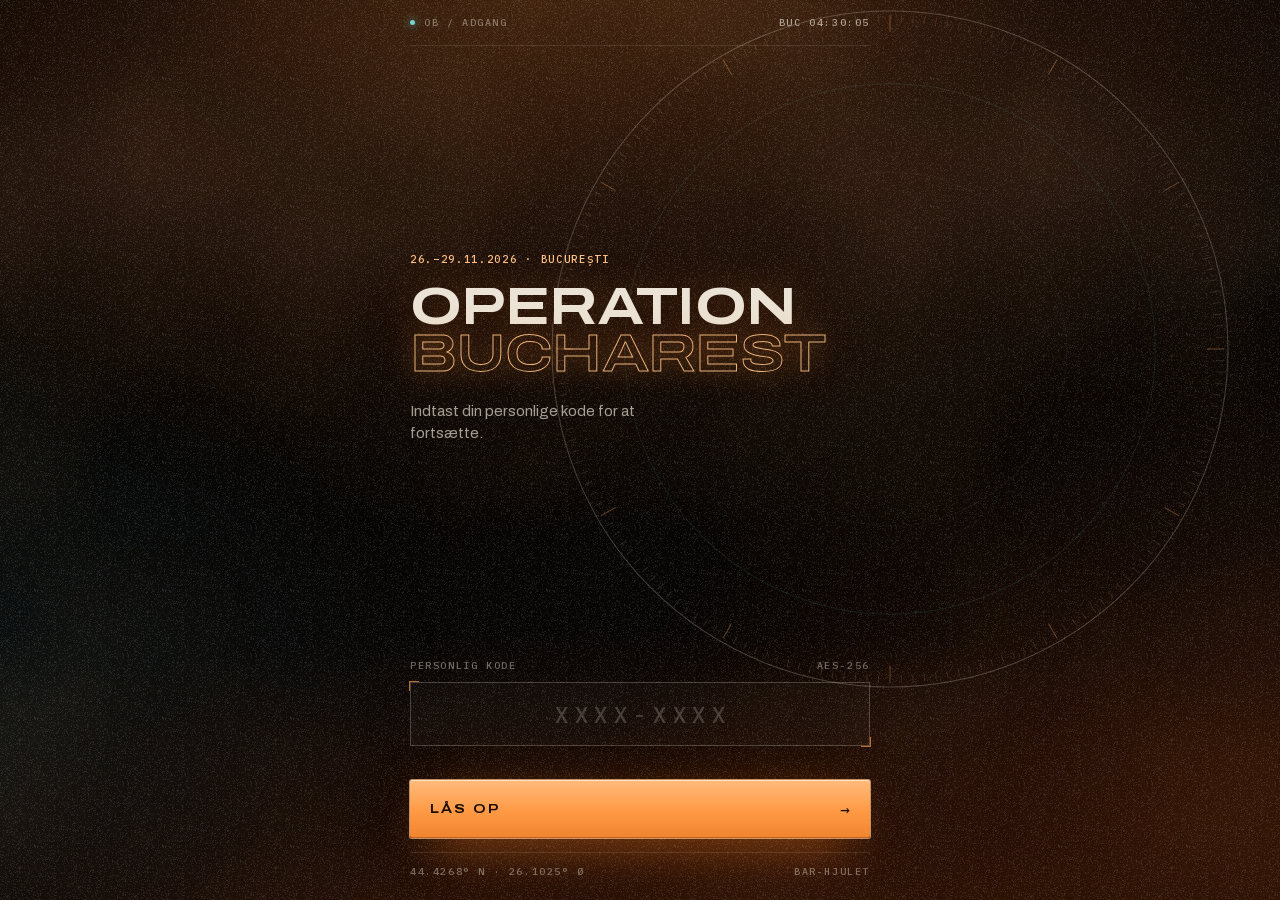
==== commit 7f2ab77f: "v3: bar wheel draws 12 from each pool (75 beers, 59 shots, 64 drinks) - menu.js: the three pools fro" ====
--- a/index.html
+++ b/index.html
@@ -342,6 +342,9 @@
     /* swapping the wheel's contents (Fuck it: category wheel -> item wheel) */
     #wheel { transition: opacity .26s var(--ease), scale .34s var(--ease); }
     #wheel.swap-out { opacity: 0; scale: .86; }
+    /* Spin igen: the old draw fades out over the new one */
+    #wheelSnap { pointer-events: none; opacity: 0; }
+    #wheelSnap.fade { transition: opacity .25s ease; }
     .sr { position: absolute; width: 1px; height: 1px; overflow: hidden; clip: rect(0 0 0 0); white-space: nowrap; }
 
     /* Short screens: give the wheel the room */
@@ -462,6 +465,7 @@
             <div class="halo" id="halo"></div>
             <div class="bezel" id="bezel" aria-hidden="true"></div>
             <canvas class="disc" id="wheel" aria-hidden="true"></canvas>
+            <canvas class="disc" id="wheelSnap" aria-hidden="true" width="0" height="0"></canvas>
             <div class="disc glass"></div>
             <div class="disc shimmer"></div>
             <div class="disc flash"></div>
@@ -514,7 +518,7 @@
       set(k, v) { try { localStorage.setItem(k, v); } catch (e) {} },
       del(k) { try { localStorage.removeItem(k); } catch (e) {} }
     };
-    const KEY_CODE = 'ob_code', KEY_SOUND = 'ob_sound', KEY_MODE = 'ob_mode';
+    const KEY_CODE = 'ob_code', KEY_SOUND = 'ob_sound', KEY_MODE = 'ob_mode', KEY_HIST = 'ob_hist';
     const TAU = Math.PI * 2;
     const mod = (a, n) => ((a % n) + n) % n;
     const pad = (n, l = 2) => String(n).padStart(l, '0');
@@ -524,15 +528,53 @@
     function haptic(p = 10) { try { if (navigator.vibrate) navigator.vibrate(p); } catch (e) {} }
     function rand() { const a = new Uint32Array(1); crypto.getRandomValues(a); return a[0] / 4294967296; }
 
-    // ── Menu (menu.js): the lists; "Fuck it" is a mode that uses all of them ──
+    // ── Menu (menu.js): one pool per category; "Fuck it" is a mode that uses all of them ──
     const item = x => typeof x === 'string' ? { name: x, wheel: x } : { name: String(x.name), wheel: String(x.wheel || x.name) };
     const MODES = (M && Array.isArray(M.modes) ? M.modes : []).map(m => {
-      const items = (m.items || []).map(item), sub = String(m.sub || '');
-      return { id: String(m.id), name: String(m.name), items, sub: /^\d+/.test(sub) ? sub.replace(/^\d+/, items.length) : `${items.length} ${sub}`.trim() };
+      const items = (m.items || []).map(item);
+      return { id: String(m.id), name: String(m.name), items, sub: `${items.length} ${String(m.unit || '')}`.trim() };   // "75 mærker"
     });
     const FUCKIT = { id: 'fuckit', name: 'Fuck it' };
     const PEOPLE = (M && M.people) || 5;
+    const PER = Math.max(2, Math.min(16, Math.round(Number(M && M.perWheel)) || 12));   // slices per wheel
     const catItems = () => MODES.map(m => ({ name: m.name, wheel: m.name }));
+
+    // ── Fair draws (crypto.getRandomValues) ──
+    const pickSlice = n => Math.floor(rand() * n);                       // every slice equally likely
+    function landing(idx, n, from, turns) {                              // a stop well inside slice idx (0.18–0.82 of it)
+      const seg = 360 / n, p = (idx + .18 + rand() * .64) * seg;
+      return from + 360 * turns + mod(-p - from, 360);
+    }
+    const sliceUnder = (r, n) => Math.floor(mod(-r, 360) / (360 / n)) % n;
+    function sample(list, k) {                                           // k different items, in random order
+      const a = list.slice(); k = Math.min(k, a.length);
+      for (let i = 0; i < k; i++) { const j = i + Math.floor(rand() * (a.length - i)); [a[i], a[j]] = [a[j], a[i]]; }
+      return a.slice(0, k);
+    }
+    // The 12 slices for one wheel: drawn from the pool, skipping the names in `avoid` where the pool allows it.
+    // A pool of 12 or fewer is shown whole, in menu order.
+    function drawFrom(m, avoid = []) {
+      if (m.items.length <= PER) return m.items;
+      const fresh = m.items.filter(x => !avoid.includes(x.name));
+      if (fresh.length >= PER) return sample(fresh, PER);
+      return sample(fresh.concat(sample(m.items.filter(x => avoid.includes(x.name)), PER - fresh.length)), PER);
+    }
+    // This person's last 3 results per category (localStorage, so a new wheel avoids them)
+    function readHist() {
+      try { const h = JSON.parse(store.get(KEY_HIST) || '{}'); return h && typeof h === 'object' && !Array.isArray(h) ? h : {}; }
+      catch (e) { return {}; }
+    }
+    function lastNames(catId) {
+      const me = player && readHist()[player.p], l = me && me[catId];
+      return Array.isArray(l) ? l.filter(x => typeof x === 'string').slice(0, 3) : [];
+    }
+    function remember(catId, name) {
+      if (!player) return;
+      const h = readHist(), me = h[player.p] && typeof h[player.p] === 'object' && !Array.isArray(h[player.p]) ? h[player.p] : {};
+      me[catId] = [name, ...lastNames(catId).filter(x => x !== name)].slice(0, 3);
+      h[player.p] = me; store.set(KEY_HIST, JSON.stringify(h));
+    }
+    const drawItems = m => drawFrom(m, lastNames(m.id));
 
     // ── Bucharest clock: just a readout ──
     let clockFmt = null;
@@ -747,9 +789,9 @@
 
     // ── Wheel ──
     let player = null, mode = null, fkCat = null, wheelKind = 'items', places = [], N = 0, SEG = 0;
-    let rot = 0, busy = false, highlight = -1, lastResult = null, raf = 0, resultTimer = 0, runId = 0;
+    let rot = 0, busy = false, highlight = -1, lastResult = null, raf = 0, resultTimer = 0, runId = 0, spent = false;
     const recent = [];
-    const canvas = $('wheel'), ctx = canvas.getContext('2d'), stage = $('stage'), halo = $('halo');
+    const canvas = $('wheel'), ctx = canvas.getContext('2d'), stage = $('stage'), halo = $('halo'), snap = $('wheelSnap');
     const LABEL_FONT = s => `600 ${s}px "Archivo Narrow", "Arial Narrow", sans-serif`;
     const MONO_FONT = s => `500 ${s}px "IBM Plex Mono", ui-monospace, monospace`;
     const GEO = { hub: .235, labelIn: .262, labelOut: .885, band: .925 };
@@ -909,7 +951,7 @@
       }
     }
 
-    function sliceAt(r) { return Math.floor(mod(-r, 360) / SEG) % N; }
+    function sliceAt(r) { return sliceUnder(r, N); }
 
     // Heavy motion: slow wind-up, long glide out (cubic-bezier .3, 0, .08, 1)
     function bezier(x1, y1, x2, y2) {
@@ -931,10 +973,24 @@
 
     // Put a list on the wheel (any count; the label fit is recomputed for the new list)
     function setWheel(items, kind) {
-      places = items; N = places.length; SEG = 360 / N; wheelKind = kind; layout = null;
+      places = items; N = places.length; SEG = 360 / N; wheelKind = kind; layout = null; spent = false;
       highlight = -1; stage.classList.remove('won');
       stage.dataset.kind = kind;
       drawWheel();
+    }
+    // A new draw of items: the old wheel fades out over the new one, so the labels cross-fade (~250 ms)
+    async function crossfade(items) {
+      const same = items.length === N && items.every((x, i) => x === places[i]);
+      if (same || reducedMQ.matches || !canvas.width) { setWheel(items, 'items'); return; }
+      snap.width = canvas.width; snap.height = canvas.height;
+      snap.getContext('2d').drawImage(canvas, 0, 0);
+      snap.style.transform = canvas.style.transform;
+      snap.classList.remove('fade'); snap.style.opacity = '1';
+      setWheel(items, 'items');
+      void snap.offsetWidth;
+      snap.classList.add('fade'); snap.style.opacity = '0';
+      await wait(260);
+      snap.classList.remove('fade'); snap.width = snap.height = 0;
     }
     // Same, with a short fade/zoom (about 0.6 s)
     async function swapWheel(items, kind) {
@@ -959,9 +1015,8 @@
         const reduced = reducedMQ.matches;
         highlight = -1; stage.classList.remove('won'); drawWheel();
         stage.classList.add('spinning'); SFX.whoosh(); SFX.droneStart();
-        const idx = Math.floor(rand() * N);                     // fair: every slice equally likely
-        const p = (idx + .18 + rand() * .64) * SEG;              // landing point, well inside the slice
-        const start = rot, end = rot + 360 * turns + mod(-p - rot, 360);
+        const idx = pickSlice(N);                                // fair: every slice equally likely
+        const start = rot, end = landing(idx, N, rot, turns);    // stops well inside that slice
         const t0 = performance.now(), ease = reduced ? (t => 1 - Math.pow(1 - t, 3)) : EASE;
         let lastB = Math.floor(start / SEG), lastTick = 0, lastRot = start, lastT = t0;
         function frame(nowT) {
@@ -1003,13 +1058,14 @@
           toast(`→ ${fkCat.name}`, 1800);
           renderHead();
           await wait(reduced ? 250 : 650); if (id !== runId) return;
-          // Stage 2: that category's items, spun by itself
-          await swapWheel(fkCat.items, 'items'); if (id !== runId) return;
+          // Stage 2: 12 drawn from that category's pool, spun by itself
+          await swapWheel(drawItems(fkCat), 'items'); if (id !== runId) return;
           renderHead();
           const ii = await spinWheel(reduced ? 1500 : 5600 + rand() * 1000, reduced ? 1 : 3 + Math.floor(rand() * 2), id);
           if (id !== runId) return;
           done(ii, fkCat, true);
         } else {
+          if (spent) { await crossfade(drawItems(mode)); if (id !== runId) return; }   // never the same 12 twice
           const ii = await spinWheel(reduced ? 1500 : 7000 + rand() * 1200, reduced ? 1 : 4 + Math.floor(rand() * 2), id);
           if (id !== runId) return;
           done(ii, mode, false);
@@ -1018,9 +1074,10 @@
     }
 
     function done(idx, cat, fk) {
-      highlight = idx; drawWheel(); pulse();
+      highlight = idx; spent = true; drawWheel(); pulse();
       SFX.win(); haptic([20, 40, 20]);
       lastResult = { idx, n: N, place: places[idx], cat: cat.name, fk };
+      remember(cat.id, places[idx].name);
       recent.unshift(`${places[idx].name} (${cat.name})`); if (recent.length > 3) recent.pop();
       renderRecent();
       resultTimer = setTimeout(showResult, reducedMQ.matches ? 250 : 950);
@@ -1063,9 +1120,12 @@
       $('today').innerHTML = `<span class="d">${esc(player.n)}</span><span class="sep">·</span><span class="c">${esc(label)}</span>`;
       $('today').setAttribute('aria-label', `${player.n} · ${label}`);
       document.title = `${label} – Operation Bucharest`;
+      const cat = mode.id === FUCKIT.id ? fkCat : mode;
+      const k = cat && Math.min(PER, cat.items.length);                    // the item wheel's size, even before Fuck it swaps to it
+      const pool = cat && (cat.items.length > k ? `${k} af ${cat.sub}` : `${k} felter`);   // "12 af 75 mærker"
       $('status').innerHTML = mode.id === FUCKIT.id
-        ? (fkCat ? `Trin 2 af 2 · <span class="amb">${esc(fkCat.sub)}</span>` : 'Trin 1 af 2 · <span class="amb">hjulet vælger kategori</span>')
-        : `${N} felter · <span class="amb">lige chancer</span>`;
+        ? (fkCat ? `Trin 2 af 2 · <span class="amb">${esc(pool)}</span>` : 'Trin 1 af 2 · <span class="amb">hjulet vælger kategori</span>')
+        : `${esc(pool)} · <span class="amb">lige chancer</span>`;
       fitToday();
     }
 
@@ -1085,7 +1145,7 @@
       if (!m) return;
       closeResult(false);
       mode = m; fkCat = null; store.set(KEY_MODE, m.id);
-      if (m.id === FUCKIT.id) setWheel(catItems(), 'cats'); else setWheel(m.items, 'items');
+      if (m.id === FUCKIT.id) setWheel(catItems(), 'cats'); else setWheel(drawItems(m), 'items');   // a fresh 12 each time
       renderHead();
       go('wheel');
       requestAnimationFrame(() => { layout = null; drawWheel(); fitToday(); });
@@ -1142,6 +1202,8 @@
       haptic();
       runId++; cancelAnimationFrame(raf);
       stage.classList.remove('spinning', 'won'); canvas.classList.remove('swap-out'); halo.style.opacity = '';
+      snap.classList.remove('fade'); snap.style.opacity = '0'; snap.width = snap.height = 0;
+      try { snap.getAnimations().forEach(a => a.cancel()); } catch (e) {}
       SFX.droneStop(true); setBusy(false);
       store.del(KEY_CODE);
       closeResult(false);
@@ -1149,6 +1211,47 @@
       $('code').value = '';
       go('login');
     }
+
+    // ── Console checks: OB_SIM.spins(1000) · OB_SIM.draws('beer', 20000) · OB_SIM.fuckit(900) ──
+    // Same draw and landing code as the wheel; they keep their own history and change nothing on the page.
+    const chi2 = (counts, e) => +counts.reduce((s, c) => s + (c - e) ** 2 / e, 0).toFixed(1);
+    const cutoff = df => +(df * (1 - 2 / (9 * df) + 3.09 * Math.sqrt(2 / (9 * df))) ** 3).toFixed(1);   // chi² at p = 0.001
+    window.OB_SIM = {
+      wheel() { return { kind: wheelKind, items: places.map(p => p.name), underPointer: N ? places[sliceAt(rot)].name : null }; },
+      spins(n = 1000, slices = PER) {
+        const counts = new Array(slices).fill(0); let r = rand() * 360, wrongSlice = 0;
+        for (let i = 0; i < n; i++) {
+          const idx = pickSlice(slices); r = mod(landing(idx, slices, r, 4), 360);
+          if (sliceUnder(r, slices) !== idx) wrongSlice++;
+          counts[idx]++;
+        }
+        console.table(counts.map((c, i) => ({ felt: i + 1, gange: c })));
+        return { spins: n, slices, expected: n / slices, min: Math.min(...counts), max: Math.max(...counts), chi2: chi2(counts, n / slices), cutoff: cutoff(slices - 1), wrongSlice };
+      },
+      draws(id = 'beer', n = 20000) {
+        const m = MODES.find(x => x.id === id);
+        if (!m) return 'Kategorier: ' + MODES.map(x => x.id).join(', ');
+        const seen = new Map(m.items.map(x => [x.name, 0])), k = Math.min(PER, m.items.length);
+        let last = [], bad = 0;
+        for (let i = 0; i < n; i++) {
+          const names = drawFrom(m, last).map(x => x.name);
+          if (names.length !== k || new Set(names).size !== k || (m.items.length - last.length >= PER && names.some(x => last.includes(x)))) bad++;
+          names.forEach(x => seen.set(x, seen.get(x) + 1));
+          last = [names[pickSlice(k)], ...last].slice(0, 3);             // a spin on that wheel, as in real use
+        }
+        const counts = [...seen.values()], e = n * k / m.items.length;
+        console.table([...seen].map(([name, c]) => ({ name, gange: c })));
+        return { draws: n, pool: m.items.length, perWheel: k, expected: +e.toFixed(1), min: Math.min(...counts), max: Math.max(...counts),
+          allAppear: counts.every(c => c > 0), badDraws: bad, chi2: chi2(counts, e), cutoff: cutoff(m.items.length - 1) };
+      },
+      fuckit(n = 900) {
+        const cats = new Array(MODES.length).fill(0);
+        for (let i = 0; i < n; i++) cats[pickSlice(MODES.length)]++;      // stage 1: the category wheel
+        const out = Object.fromEntries(MODES.map((m, i) => [m.name, cats[i]]));
+        console.table(out);
+        return { runs: n, ...out, expected: +(n / MODES.length).toFixed(1), chi2: chi2(cats, n / MODES.length), cutoff: cutoff(MODES.length - 1) };
+      }
+    };
 
     // ── Wire up ──
     $('ghost').innerHTML = ringSVG({ ticks: 180, every: 15, len: 2.2, majorLen: 5, minor: 'rgba(255,190,140,.16)', major: 'rgba(255,170,100,.4)', inner: [[78, 'rgba(116,212,207,.12)'], [52, 'rgba(235,227,213,.06)']] });
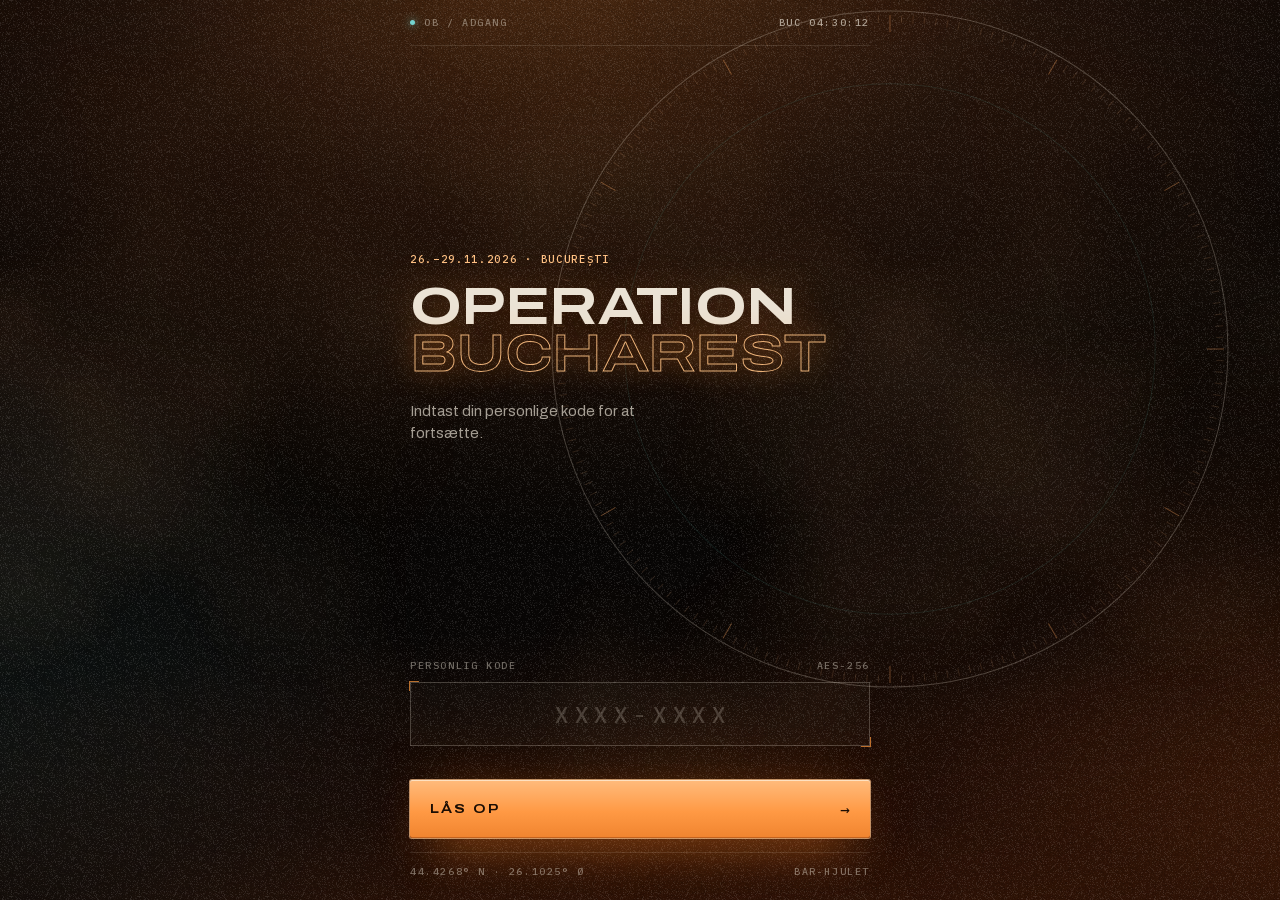
==== commit f08c1bb9: "Greeting video after a typed code (forced), and a Daiquiri sound - Greeting video: plays full-screen" ====
--- a/index.html
+++ b/index.html
@@ -347,6 +347,16 @@
     #wheelSnap.fade { transition: opacity .25s ease; }
     .sr { position: absolute; width: 1px; height: 1px; overflow: hidden; clip: rect(0 0 0 0); white-space: nowrap; }
 
+    /* ── Greeting video (after a typed code, once per tab) ── */
+    .greet { position: fixed; inset: 0; z-index: 900; background: #000; opacity: 1; transition: opacity .4s var(--ease); }
+    .greet[hidden], .greet [hidden] { display: none !important; }
+    .greet.out { opacity: 0; pointer-events: none; }
+    .greet video { position: absolute; inset: 0; width: 100%; height: 100%; object-fit: contain; background: #000; }
+    .greet:focus { outline: none; }
+    .greet-tap { position: absolute; z-index: 2; left: 50%; top: 50%; transform: translate(-50%, -50%); width: min(320px, calc(100% - 2 * var(--pad))); }
+    .greet-tap:active { transform: translate(-50%, -50%) scale(.985); }
+    .greet-wait { position: absolute; left: 0; right: 0; bottom: calc(env(safe-area-inset-bottom) + 28px); text-align: center; font-size: 10px; color: var(--bone-3); }
+
     /* Short screens: give the wheel the room */
     @media (max-height: 640px) {
       .bar.foot { display: none; }
@@ -367,6 +377,7 @@
       .screen, .screen.on { transform: none; transition: opacity .3s, visibility 0s; }
       .stage.won .flash { animation: none; }
       #wheel { transition: none; }
+      .greet { transition: none; }
     }
   </style>
 </head>
@@ -379,7 +390,7 @@
   </div>
   <div class="toast" id="toast" role="status" aria-live="polite"></div>
 
-  <div class="screens">
+  <div class="screens" id="screens">
     <!-- LOGIN -->
     <section class="screen on" id="s-login" aria-label="Log ind">
       <div class="col">
@@ -506,6 +517,13 @@
   </div>
   <p class="sr" id="live" aria-live="assertive"></p>
 
+  <!-- Greeting video: after a typed code, once per tab, cannot be skipped. Decrypted with the code (assets/greeting). -->
+  <div class="greet" id="greet" role="dialog" aria-modal="true" aria-label="Velkomstvideo" tabindex="-1" hidden>
+    <video id="greetVideo" playsinline webkit-playsinline preload="auto" disablepictureinpicture disableremoteplayback></video>
+    <p class="greet-wait mono" id="greetWait">Dekrypterer velkomst…</p>
+    <button class="btn primary greet-tap" id="greetTap" hidden><span>Tryk for at afspille</span><span class="arr" aria-hidden="true">▶</span></button>
+  </div>
+
   <script src="menu.js"></script>
   <script src="data.js"></script>
   <script>
@@ -538,6 +556,7 @@
     const PEOPLE = (M && M.people) || 5;
     const PER = Math.max(2, Math.min(16, Math.round(Number(M && M.perWheel)) || 12));   // slices per wheel
     const catItems = () => MODES.map(m => ({ name: m.name, wheel: m.name }));
+    const DAIQUIRI = /^daiquiri$/i;                                       // this result plays assets/sounds/daiquiri.mp3
 
     // ── Fair draws (crypto.getRandomValues) ──
     const pickSlice = n => Math.floor(rand() * n);                       // every slice equally likely
@@ -602,10 +621,126 @@
       return null;
     }
 
-    // ── Sound: soft, deep synth voices, generated live (no files) ──
+    // ── Greeting video: after a typed code, at most once per tab. The file is encrypted (assets/greeting/greeting.enc);
+    //    keys.json holds its key, wrapped once per person with their own code (made by tools/encrypt-greeting.mjs).
+    //    It never holds up the wheel: a missing file, a failed decryption or a slow load just skips it (logged to the console). ──
+    const GREET = (() => {
+      const DIR = 'assets/greeting/', KEY_SEEN = 'ob_greet', WAIT_MS = 6000;
+      const el = $('greet'), video = $('greetVideo'), tapBtn = $('greetTap'), waitEl = $('greetWait');
+      let files = null, failed = false, busy = false;
+      const seen = () => { try { return sessionStorage.getItem(KEY_SEEN) === '1'; } catch (e) { return false; } };
+      const markSeen = () => { try { sessionStorage.setItem(KEY_SEEN, '1'); } catch (e) {} };
+      const usable = () => !!(window.crypto && crypto.subtle && window.URL && URL.createObjectURL && window.Blob);
+      const skipped = err => console.info('Velkomstvideo springes over:', (err && err.message) || err);
+
+      // Fetch both files while the login screen shows (keys.json first, so a missing setup costs one small request)
+      function prefetch() {
+        if (files || seen() || !usable()) return;
+        const get = (name, as) => fetch(DIR + name).then(r => { if (!r.ok) throw new Error(`${name}: HTTP ${r.status}`); return r[as](); });
+        files = get('keys.json', 'json').then(keys => get('greeting.enc', 'arrayBuffer').then(enc => ({ keys, enc })));
+        files.catch(err => { failed = true; skipped(err); });
+      }
+      // Called inside the login tap / Enter: starting the (still empty) video element here lets the later play() count as
+      // started by the user, so iPhone Safari can play it with sound without a second tap
+      function prime() {
+        if (seen() || failed || busy || !usable()) return;
+        prefetch();
+        try { const pr = video.play(); if (pr && pr.catch) pr.catch(() => {}); video.pause(); } catch (e) {}
+      }
+      async function open(code, p) {
+        const { keys, enc } = await files;
+        const e = keys && keys.people && keys.people[p];
+        if (!e) throw new Error(`ingen nøgle til person ${p} i keys.json`);
+        const base = await crypto.subtle.importKey('raw', new TextEncoder().encode(code), 'PBKDF2', false, ['deriveKey']);
+        const wk = await crypto.subtle.deriveKey({ name: 'PBKDF2', salt: b64(e.salt), iterations: keys.iter, hash: 'SHA-256' },
+          base, { name: 'AES-GCM', length: 256 }, false, ['decrypt']);
+        const raw = await crypto.subtle.decrypt({ name: 'AES-GCM', iv: b64(e.iv) }, wk, b64(e.key));
+        const vk = await crypto.subtle.importKey('raw', raw, 'AES-GCM', false, ['decrypt']);
+        const mp4 = await crypto.subtle.decrypt({ name: 'AES-GCM', iv: b64(keys.iv) }, vk, enc);
+        return new Blob([mp4], { type: keys.type || 'video/mp4' });
+      }
+
+      // Show it for person p, whose code was just accepted. It cannot be skipped. Returns null when there is nothing to show,
+      // else a promise that resolves when it is over (played to the end, or not possible), as the overlay starts to fade.
+      function play(code, p) {
+        if (seen() || failed || busy || !files || !usable()) return null;
+        busy = true;
+        return new Promise(resolve => {
+          let url = '', over = false, ready = false;
+          const screens = $('screens');
+          function finish(fade, err) {
+            if (over) return; over = true;
+            if (err) skipped(err);
+            markSeen();                                                  // counted once it is over, so a reload half-way shows it again
+            clearTimeout(timer);
+            document.removeEventListener('keydown', onKey, true);
+            document.removeEventListener('visibilitychange', onShow);
+            video.onended = video.onerror = video.onplaying = video.onpause = null; tapBtn.onclick = null;
+            try { video.pause(); } catch (e) {}
+            screens.inert = false;
+            resolve();                                                   // the next screen comes in under the fade
+            const clear = () => {
+              el.hidden = true; el.classList.remove('out'); busy = false;
+              video.removeAttribute('src'); try { video.load(); } catch (e) {}
+              if (url) URL.revokeObjectURL(url);
+            };
+            if (fade && !reducedMQ.matches) { el.classList.add('out'); setTimeout(clear, 420); } else clear();
+          }
+          // Sound needs a tap (iPhone), or the phone paused it (app switched, screen locked, a call): with no other
+          // way out, offer a tap to start or carry on. Never played silent.
+          function askTap() {
+            if (over || video.ended) return;
+            waitEl.hidden = true; tapBtn.hidden = false;
+            try { tapBtn.focus({ preventScroll: true }); } catch (e) {}
+          }
+          function onShow() { if (!document.hidden && ready && video.paused && !video.ended && !over) video.play().catch(askTap); }
+          function onKey(e) {
+            if (e.key === 'Escape') { e.preventDefault(); e.stopPropagation(); }                    // no skipping
+            else if (e.key === 'Tab') { e.preventDefault(); (tapBtn.hidden ? el : tapBtn).focus(); }  // focus stays in the dialog
+          }
+          const timer = setTimeout(() => { if (!ready) finish(false, new Error('ikke klar efter 6 s')); }, WAIT_MS);
+
+          el.hidden = false; el.classList.remove('out'); tapBtn.hidden = true; waitEl.hidden = false;
+          screens.inert = true;
+          document.addEventListener('keydown', onKey, true);
+          document.addEventListener('visibilitychange', onShow);
+          tapBtn.onclick = () => { tapBtn.hidden = true; video.play().catch(err => finish(false, err)); };
+          try { el.focus({ preventScroll: true }); } catch (e) {}
+          video.onplaying = () => { waitEl.hidden = true; tapBtn.hidden = true; };
+          video.onpause = () => { if (ready) askTap(); };
+          video.onended = () => finish(true);
+          video.onerror = () => { if (url && video.getAttribute('src') === url) finish(false, new Error('videoen kunne ikke afspilles')); };
+
+          open(code, p).then(async blob => {
+            if (over) return;
+            url = URL.createObjectURL(blob);
+            video.src = url;
+            try { await video.play(); ready = true; }
+            catch (err) {
+              if (over) return;
+              if (!err || err.name !== 'NotAllowedError') throw err;
+              ready = true; askTap();
+            }
+          }).catch(err => finish(false, err));
+        });
+      }
+      return { prefetch, prime, play };
+    })();
+
+    // ── Sound: soft, deep synth voices, generated live. One file: the Daiquiri result (assets/sounds) ──
     const SFX = (() => {
-      let ctx = null, out = null, send = null, drone = null, noise = null;
+      let ctx = null, out = null, send = null, bus = null, drone = null, noise = null;
       let on = store.get(KEY_SOUND) !== '0';
+      // Daiquiri: fetched at start, decoded once the sound is on. The file is mastered loud, so it plays turned down.
+      const DAIQ_GAIN = .3;
+      let daiqBytes = null, daiqBuf = null;
+      function decodeDaiquiri() {
+        if (!ctx || !daiqBytes || daiqBuf) return;
+        const bytes = daiqBytes; daiqBytes = null;
+        try { ctx.decodeAudioData(bytes, b => { daiqBuf = b; }, err => console.info('daiquiri.mp3 kunne ikke afkodes', err)); } catch (e) {}
+      }
+      fetch('assets/sounds/daiquiri.mp3').then(r => r.ok ? r.arrayBuffer() : Promise.reject(new Error('HTTP ' + r.status)))
+        .then(b => { daiqBytes = b; decodeDaiquiri(); }).catch(err => console.info('daiquiri.mp3:', (err && err.message) || err));
       function impulse(sec, decay) {
         const len = Math.floor(ctx.sampleRate * sec), buf = ctx.createBuffer(2, len, ctx.sampleRate);
         for (let ch = 0; ch < 2; ch++) {
@@ -626,6 +761,7 @@
           const tone = ctx.createBiquadFilter(); tone.type = 'lowpass'; tone.frequency.value = 6000;
           out = ctx.createGain(); out.gain.value = .95;
           out.connect(tone).connect(comp).connect(ctx.destination);
+          bus = comp;                                              // for the sound file: same level control, no tone filter
           const verb = ctx.createConvolver(); verb.buffer = impulse(3.4, 2.4);
           send = ctx.createGain(); send.gain.value = .38;
           send.connect(verb).connect(out);
@@ -633,6 +769,7 @@
           const nd = noise.getChannelData(0); for (let i = 0; i < nd.length; i++) nd[i] = Math.random() * 2 - 1;
         }
         if (ctx.state === 'suspended') ctx.resume().catch(() => {});
+        decodeDaiquiri();
         return ctx;
       }
       const live = () => on && ctx && ctx.state !== 'closed';
@@ -700,6 +837,14 @@
           voice({ type: 'sine', f: 880, t: t + .35, a: .01, peak: .035, d: 2.6, wet: .8 });
           voice({ type: 'sine', f: 1318.5, t: t + .5, a: .01, peak: .022, d: 2.4, wet: .8 });
         },
+        daiquiri() {                                               // instead of win() when the result is Daiquiri
+          if (!live()) return;
+          if (!daiqBuf) { this.win(); return; }                    // file not loaded: the usual result sound
+          const s = ctx.createBufferSource(), g = ctx.createGain(), w = ctx.createGain();
+          s.buffer = daiqBuf; g.gain.value = DAIQ_GAIN; w.gain.value = .12;
+          s.connect(g).connect(bus); g.connect(w).connect(send);
+          s.start(ctx.currentTime + .03);
+        },
         unlock() {
           if (!live()) return;
           const t = ctx.currentTime + .02;
@@ -1075,7 +1220,8 @@
 
     function done(idx, cat, fk) {
       highlight = idx; spent = true; drawWheel(); pulse();
-      SFX.win(); haptic([20, 40, 20]);
+      if (DAIQUIRI.test(places[idx].name.trim())) SFX.daiquiri(); else SFX.win();   // Daiquiri has its own sound, instead of the chord
+      haptic([20, 40, 20]);
       lastResult = { idx, n: N, place: places[idx], cat: cat.name, fk };
       remember(cat.id, places[idx].name);
       recent.unshift(`${places[idx].name} (${cat.name})`); if (recent.length > 3) recent.pop();
@@ -1177,25 +1323,27 @@
       catch (e) { setUnlockBusy(false); showErr(e.message === 'nodata' ? 'Data mangler (data.js)' : 'Noget gik galt – prøv igen'); return; }
       setUnlockBusy(false);
       if (!p) {
-        if (silent) { store.del(KEY_CODE); return; }
+        if (silent) { store.del(KEY_CODE); GREET.prefetch(); return; }
         showErr('Forkert kode'); SFX.error(); haptic(30); return;
       }
       const num = Number(p.p);
       if (!Number.isInteger(num) || num < 1 || num > PEOPLE) {
-        if (silent) { store.del(KEY_CODE); return; }
+        if (silent) { store.del(KEY_CODE); GREET.prefetch(); return; }
         showErr('Koden er fra en gammel data.js – byg en ny i builder.html'); return;
       }
-      store.set(KEY_CODE, code);
-      enter({ n: String(p.n || 'Agent'), p: num }, silent);
-    }
-
-    function enter(p, silent) {
+      const who = { n: String(p.n || 'Agent'), p: num };
+      const greeting = silent ? null : GREET.play(code, num);           // typed code: the greeting video first (once per tab)
+      if (greeting) greeting.then(() => { store.set(KEY_CODE, code); enter(who, false, true); });   // code kept once it is over
+      else { store.set(KEY_CODE, code); enter(who, silent); }
+    }
+
+    function enter(p, silent, afterVideo = false) {
       player = p; mode = null; fkCat = null; lastResult = null;
       recent.length = 0; renderRecent();
       rot = rand() * 360; canvas.style.transform = `rotate(${rot}deg)`;
       renderChoices();
       go('choose');
-      if (!silent) { SFX.unlock(); haptic(); }
+      if (!silent) { if (!afterVideo) SFX.unlock(); haptic(); }     // no unlock tone straight after the video's voice
     }
 
     function lock() {
@@ -1209,7 +1357,7 @@
       closeResult(false);
       player = null; mode = null; fkCat = null; lastResult = null; recent.length = 0;
       $('code').value = '';
-      go('login');
+      go('login'); GREET.prefetch();
     }
 
     // ── Console checks: OB_SIM.spins(1000) · OB_SIM.draws('beer', 20000) · OB_SIM.fuckit(900) ──
@@ -1261,8 +1409,8 @@
     tickClock();
     (window.requestIdleCallback || (f => setTimeout(f, 60)))(textures);
 
-    $('unlockBtn').onclick = () => { SFX.init(); tryUnlock($('code').value); };
-    $('code').addEventListener('keydown', e => { if (e.key === 'Enter') { e.preventDefault(); SFX.init(); tryUnlock($('code').value); } });
+    $('unlockBtn').onclick = () => { SFX.init(); GREET.prime(); tryUnlock($('code').value); };
+    $('code').addEventListener('keydown', e => { if (e.key === 'Enter') { e.preventDefault(); SFX.init(); GREET.prime(); tryUnlock($('code').value); } });
     $('code').addEventListener('input', clearErr);
     $('choices').addEventListener('click', e => { const b = e.target.closest('[data-mode]'); if (b) choose(b.dataset.mode); });
     $('fuckitBtn').onclick = () => choose(FUCKIT.id);
@@ -1305,7 +1453,8 @@
     if (!MODES.length) showErr('Menuen mangler (menu.js)');
     else if (!DATA) showErr('Data mangler (data.js)');
     const saved = store.get(KEY_CODE);
-    if (saved && DATA && MODES.length) tryUnlock(saved, true);
+    if (saved && DATA && MODES.length) tryUnlock(saved, true);   // a saved code unlocks by itself, without the video
+    else GREET.prefetch();
   }
   </script>
 </body>
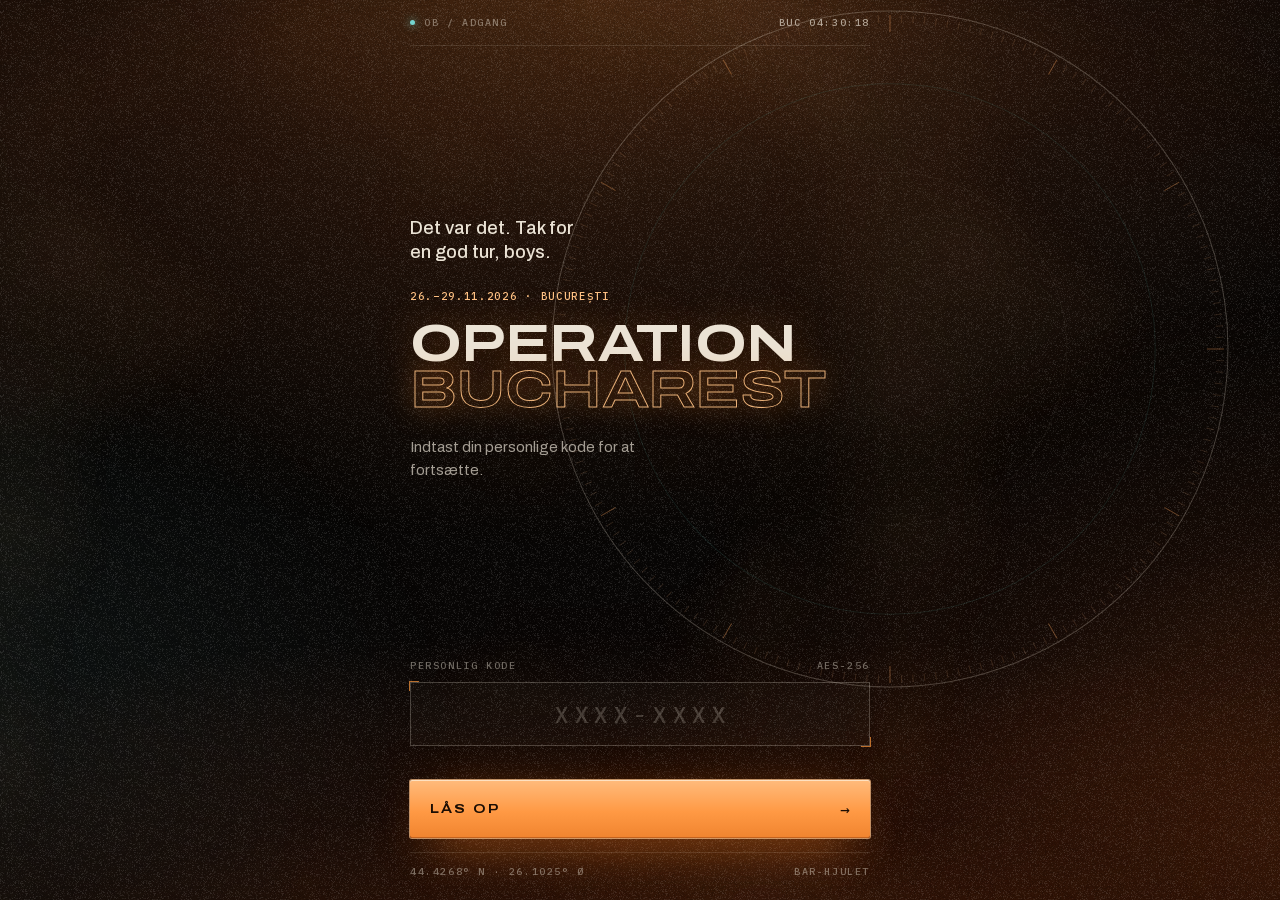
==== commit e467c66d: "Trip countdown: counts down to the start, then NU, then a goodbye Login screen shows a big countdown" ====
--- a/index.html
+++ b/index.html
@@ -151,6 +151,25 @@
       animation: ghost 240s linear infinite;
     }
     @keyframes ghost { to { transform: rotate(360deg); } }
+    /* Trip status (menu.js tripStart / tripEnd): a countdown, then NU, then a goodbye */
+    .trip { margin-bottom: 24px; }
+    .trip-k { display: block; font-size: 10px; color: var(--bone-3); margin-bottom: 10px; }
+    .trip-cd { display: flex; gap: clamp(16px, 5.4vw, 26px); }
+    .trip-cd span { display: flex; flex-direction: column; gap: 7px; }
+    .trip-cd b { font: 500 clamp(26px, 8.2vw, 34px)/1 var(--f-mono); letter-spacing: .02em; color: var(--bone); font-variant-numeric: tabular-nums;
+      text-shadow: 0 0 26px rgba(255,140,50,.3); }
+    .trip-cd i { font: 500 9px/1 var(--f-mono); font-style: normal; letter-spacing: .16em; text-transform: uppercase; color: var(--bone-3); }
+    .trip-now { display: flex; align-items: center; gap: 14px; font-weight: 700; font-stretch: 125%; font-size: clamp(34px, 11vw, 46px); line-height: 1;
+      color: var(--amber-hi); text-shadow: 0 0 34px rgba(255,140,50,.6); }
+    .trip-now::before, .trip-line .nu::before { content: ''; flex: none; width: 8px; height: 8px; border-radius: 50%;
+      background: var(--amber); box-shadow: 0 0 12px var(--amber); animation: live 2.6s ease-in-out infinite; }
+    .trip-bye { font-size: 18px; line-height: 1.35; font-weight: 500; color: var(--bone); max-width: 26ch; text-wrap: balance; }
+    .trip-line { margin-top: 12px; font: 500 10.5px/1.4 var(--f-mono); letter-spacing: .16em; text-transform: uppercase; color: var(--bone-3); }
+    .trip-line b { color: var(--amber-hi); font-weight: 500; }
+    .trip-line .nu { display: inline-flex; align-items: center; gap: 9px; font-size: 13px; }
+    .trip-line .nu::before { width: 6px; height: 6px; }
+    .trip-line.bye { font: 500 15px/1.35 var(--f-wide); letter-spacing: 0; text-transform: none; color: var(--amber-hi); }
+    .trip-line:not([hidden]) + .ask { margin-top: 6px; }
     .kicker { font-size: 10.5px; color: var(--bone-3); margin-bottom: 18px; }
     .kicker b { color: var(--amber-hi); font-weight: 500; }
     .title {
@@ -367,12 +386,17 @@
       .lede { margin-top: 14px; }
       .kicker { margin-bottom: 12px; }
       .recent { margin-top: 8px; }
+      .trip { margin-bottom: 14px; }
+      .trip-k { margin-bottom: 7px; }
+      .trip-cd b { font-size: 24px; }
+      .trip-now { font-size: 32px; }
+      .trip-line { margin-top: 8px; }
     }
     @media (max-height: 640px) { .ask { margin-top: 8px; } .choose-main { padding: 10px 0; } .choices { gap: 8px; } }
     @media (max-height: 560px) { .lede, .ask-sub { display: none; } .btn { min-height: 52px; } .choice { min-height: 56px; } .fuckit { min-height: 70px; } }
 
     @media (prefers-reduced-motion: reduce) {
-      .haze, .dust, .grain, .ghost, .live, .halo, .stage.spinning .shimmer { animation: none !important; }
+      .haze, .dust, .grain, .ghost, .live, .halo, .stage.spinning .shimmer, .trip-now::before, .trip-line .nu::before { animation: none !important; }
       .screen.on .rise, .sheet-overlay.show .sheet > * { animation: none; }
       .screen, .screen.on { transform: none; transition: opacity .3s, visibility 0s; }
       .stage.won .flash { animation: none; }
@@ -400,6 +424,7 @@
         </header>
         <div class="login-main">
           <div class="ghost" id="ghost" aria-hidden="true"></div>
+          <div class="trip rise" style="--i:1" id="tripL" role="timer" hidden></div>
           <p class="kicker mono rise" style="--i:1"><b id="tripLabel"></b></p>
           <h1 class="title rise" style="--i:2"><span>Operation</span><span>Bucharest</span></h1>
           <p class="lede rise" style="--i:3">Indtast din personlige kode for at fortsætte.</p>
@@ -437,6 +462,7 @@
               </button>
             </div>
           </div>
+          <p class="trip-line rise" style="--i:2" id="tripC" role="timer" hidden></p>
           <h1 class="ask rise" style="--i:2">Hvad skal du have?</h1>
           <p class="ask-sub rise" style="--i:3">Vælg, og lad hjulet bestemme.</p>
         </div>
@@ -601,6 +627,40 @@
     function tickClock() {
       const t = clockFmt ? clockFmt.format(new Date()) : new Date().toTimeString().slice(0, 8);
       $$('.js-clock').forEach(el => { el.innerHTML = `<b>BUC ${t}</b>`; });
+    }
+
+    // ── Trip status (menu.js tripStart / tripEnd, Danish time): a countdown, then "NU", then a goodbye ──
+    // Big on the login screen (before the date), one line on the choice screen.
+    const TRIP_START = Date.parse(M && M.tripStart), TRIP_END = Date.parse(M && M.tripEnd);
+    const TRIP_BYE = 'Det var det. Tak for en god tur, boys.';
+    let tripState = '';
+    function tickTrip() {
+      if (!Number.isFinite(TRIP_START)) return;                          // no date in menu.js: nothing shown
+      const now = Date.now();
+      const state = now < TRIP_START ? 'wait' : Number.isFinite(TRIP_END) && now >= TRIP_END ? 'bye' : 'now';
+      const L = $('tripL'), C = $('tripC');
+      if (state !== tripState) {
+        tripState = state;
+        L.hidden = C.hidden = false;
+        C.classList.toggle('bye', state === 'bye');
+        if (state === 'wait') {
+          L.innerHTML = '<span class="trip-k mono">Starter om</span><span class="trip-cd">'
+            + ['dage', 'timer', 'min', 'sek'].map(u => `<span><b></b><i>${u}</i></span>`).join('') + '</span>';
+          C.innerHTML = 'Starter om <b></b>';
+        } else if (state === 'now') {
+          L.innerHTML = '<span class="trip-now">NU</span>';
+          C.innerHTML = '<b class="nu">NU</b>';
+        } else {
+          L.innerHTML = `<p class="trip-bye">${TRIP_BYE}</p>`;
+          C.textContent = TRIP_BYE;
+        }
+      }
+      if (state !== 'wait') return;
+      const s = Math.ceil((TRIP_START - now) / 1000);                    // whole seconds left; "NU" exactly at the start
+      const d = Math.floor(s / 86400), h = Math.floor(s / 3600) % 24, m = Math.floor(s / 60) % 60, x = s % 60;
+      const nums = [d, h, m, x].map(n => pad(n));
+      L.querySelectorAll('b').forEach((b, i) => { b.textContent = nums[i]; });
+      C.querySelector('b').textContent = (d ? `${d} ${d === 1 ? 'dag' : 'dage'} · ` : '') + `${nums[1]}:${nums[2]}:${nums[3]}`;
     }
 
     // ── Codes: each person's entry is encrypted with their own code (PBKDF2-SHA256 + AES-GCM) ──
@@ -1406,7 +1466,7 @@
     $('bezel').innerHTML = ringSVG({ ticks: 120, every: 10, len: 2.4, majorLen: 4.6, inner: [[92.2, 'rgba(235,227,213,.1)']] });
     $('tripLabel').textContent = (M && M.tripLabel) || '';
     renderSoundBtn();
-    tickClock();
+    tickClock(); tickTrip();
     (window.requestIdleCallback || (f => setTimeout(f, 60)))(textures);
 
     $('unlockBtn').onclick = () => { SFX.init(); GREET.prime(); tryUnlock($('code').value); };
@@ -1444,8 +1504,8 @@
     if (document.fonts && document.fonts.ready) document.fonts.ready.then(() => { layout = null; redraw(); });
     if (document.fonts && document.fonts.load) Promise.all([document.fonts.load(LABEL_FONT(14)), document.fonts.load(MONO_FONT(10))]).then(() => { layout = null; redraw(); }).catch(() => {});
 
-    setInterval(tickClock, 1000);
-    document.addEventListener('visibilitychange', () => { if (!document.hidden) tickClock(); });
+    setInterval(() => { tickClock(); tickTrip(); }, 1000);
+    document.addEventListener('visibilitychange', () => { if (!document.hidden) { tickClock(); tickTrip(); } });
 
     const standalone = navigator.standalone || (window.matchMedia && matchMedia('(display-mode: standalone)').matches);
     if (/iPhone|iPad|iPod/.test(navigator.userAgent) && !standalone) $('a2hs').classList.add('show');
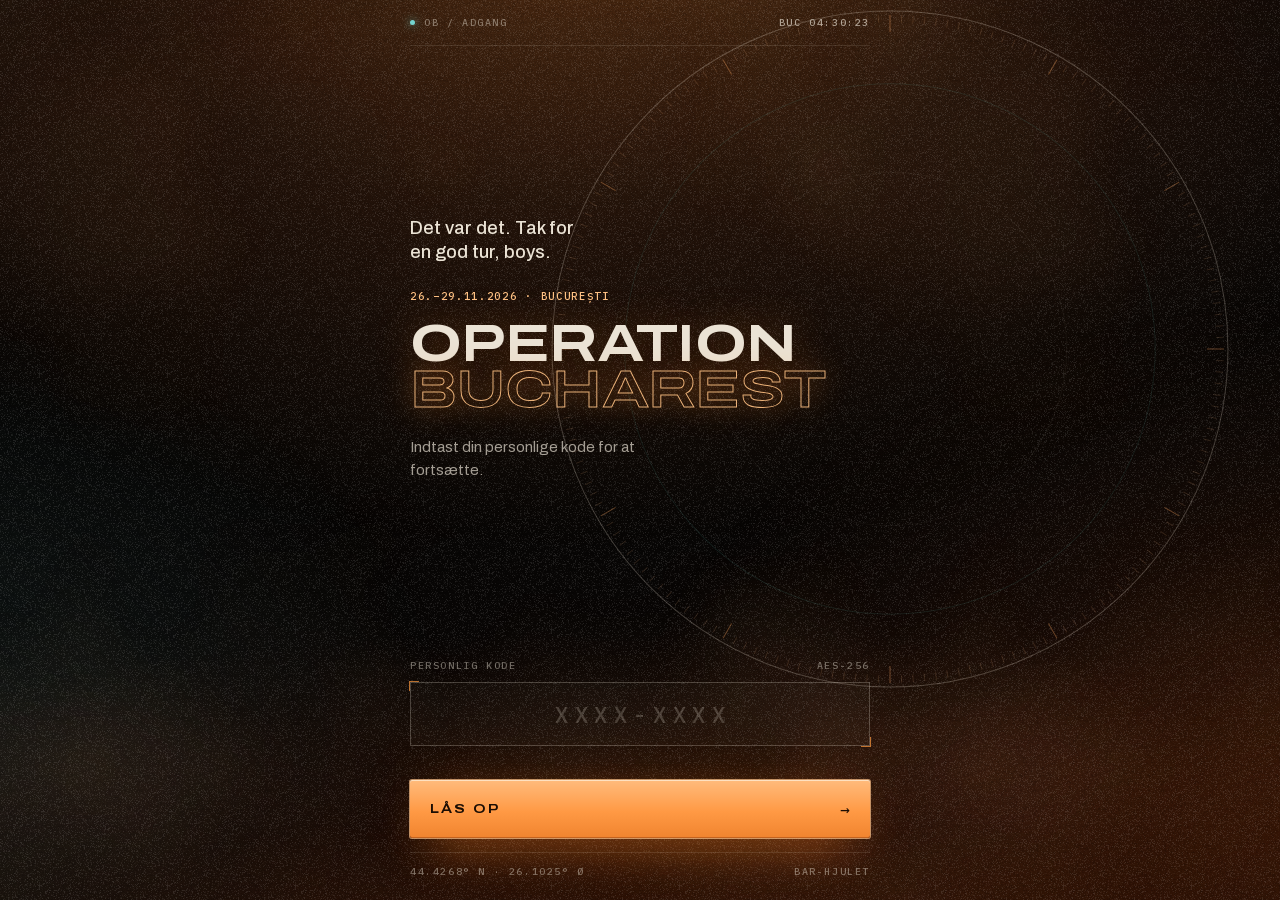
==== commit 430760ed: "Daiquiri result: play the sound 5 times back to back A new spin, sound off or logging out cuts the r" ====
--- a/index.html
+++ b/index.html
@@ -792,8 +792,9 @@
       let ctx = null, out = null, send = null, bus = null, drone = null, noise = null;
       let on = store.get(KEY_SOUND) !== '0';
       // Daiquiri: fetched at start, decoded once the sound is on. The file is mastered loud, so it plays turned down.
-      const DAIQ_GAIN = .3;
-      let daiqBytes = null, daiqBuf = null;
+      // It plays 5 times back to back; a new spin, sound off or logging out cuts it short.
+      const DAIQ_GAIN = .3, DAIQ_TIMES = 5;
+      let daiqBytes = null, daiqBuf = null, daiq = null;
       function decodeDaiquiri() {
         if (!ctx || !daiqBytes || daiqBuf) return;
         const bytes = daiqBytes; daiqBytes = null;
@@ -851,7 +852,7 @@
       }
       return {
         get on() { return on; },
-        set on(v) { on = v; store.set(KEY_SOUND, v ? '1' : '0'); if (!v) this.droneStop(true); },
+        set on(v) { on = v; store.set(KEY_SOUND, v ? '1' : '0'); if (!v) { this.droneStop(true); this.daiqStop(); } },
         init,
         tick(sp = .5) {
           if (!live()) return;
@@ -900,10 +901,23 @@
         daiquiri() {                                               // instead of win() when the result is Daiquiri
           if (!live()) return;
           if (!daiqBuf) { this.win(); return; }                    // file not loaded: the usual result sound
-          const s = ctx.createBufferSource(), g = ctx.createGain(), w = ctx.createGain();
-          s.buffer = daiqBuf; g.gain.value = DAIQ_GAIN; w.gain.value = .12;
-          s.connect(g).connect(bus); g.connect(w).connect(send);
-          s.start(ctx.currentTime + .03);
+          this.daiqStop();
+          const g = ctx.createGain(), w = ctx.createGain(), t = ctx.currentTime + .03;
+          g.gain.value = DAIQ_GAIN; w.gain.value = .12;
+          g.connect(bus); g.connect(w).connect(send);
+          const srcs = [];
+          for (let i = 0; i < DAIQ_TIMES; i++) {                   // back to back: each copy starts as the one before ends
+            const s = ctx.createBufferSource(); s.buffer = daiqBuf; s.connect(g);
+            s.start(t + i * daiqBuf.duration); srcs.push(s);
+          }
+          srcs[srcs.length - 1].onended = () => { if (daiq && daiq.g === g) daiq = null; };
+          daiq = { g, srcs };
+        },
+        daiqStop() {                                               // cut the Daiquiri repeats short, with a quick fade
+          if (!daiq || !ctx) return;
+          const t = ctx.currentTime, d = daiq; daiq = null;
+          d.g.gain.cancelScheduledValues(t); d.g.gain.setValueAtTime(DAIQ_GAIN, t); d.g.gain.setTargetAtTime(.0001, t, .03);
+          d.srcs.forEach(s => { try { s.stop(t + .2); } catch (e) {} });
         },
         unlock() {
           if (!live()) return;
@@ -1219,7 +1233,7 @@
       return new Promise(resolve => {
         const reduced = reducedMQ.matches;
         highlight = -1; stage.classList.remove('won'); drawWheel();
-        stage.classList.add('spinning'); SFX.whoosh(); SFX.droneStart();
+        stage.classList.add('spinning'); SFX.daiqStop(); SFX.whoosh(); SFX.droneStart();
         const idx = pickSlice(N);                                // fair: every slice equally likely
         const start = rot, end = landing(idx, N, rot, turns);    // stops well inside that slice
         const t0 = performance.now(), ease = reduced ? (t => 1 - Math.pow(1 - t, 3)) : EASE;
@@ -1412,7 +1426,7 @@
       stage.classList.remove('spinning', 'won'); canvas.classList.remove('swap-out'); halo.style.opacity = '';
       snap.classList.remove('fade'); snap.style.opacity = '0'; snap.width = snap.height = 0;
       try { snap.getAnimations().forEach(a => a.cancel()); } catch (e) {}
-      SFX.droneStop(true); setBusy(false);
+      SFX.droneStop(true); SFX.daiqStop(); setBusy(false);
       store.del(KEY_CODE);
       closeResult(false);
       player = null; mode = null; fkCat = null; lastResult = null; recent.length = 0;
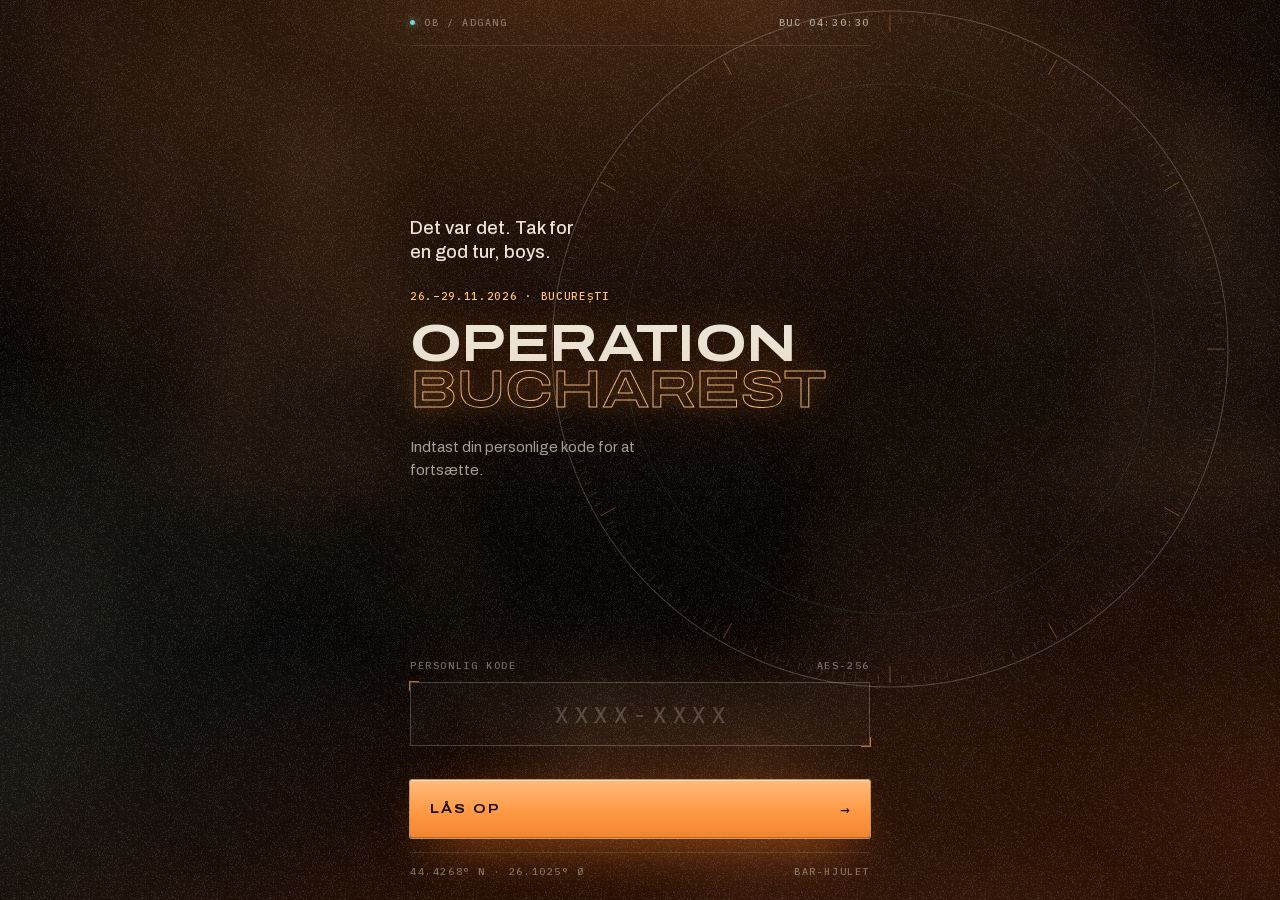
==== commit df47dc3a: "Play the unlock tone when the greeting video could not be shown Before, a failed greeting (missing k" ====
--- a/index.html
+++ b/index.html
@@ -721,7 +721,8 @@
       }
 
       // Show it for person p, whose code was just accepted. It cannot be skipped. Returns null when there is nothing to show,
-      // else a promise that resolves when it is over (played to the end, or not possible), as the overlay starts to fade.
+      // else a promise that resolves when it is over, as the overlay starts to fade: true if it played to the end,
+      // false if it could not be shown.
       function play(code, p) {
         if (seen() || failed || busy || !files || !usable()) return null;
         busy = true;
@@ -738,7 +739,7 @@
             video.onended = video.onerror = video.onplaying = video.onpause = null; tapBtn.onclick = null;
             try { video.pause(); } catch (e) {}
             screens.inert = false;
-            resolve();                                                   // the next screen comes in under the fade
+            resolve(!err);                                               // the next screen comes in under the fade
             const clear = () => {
               el.hidden = true; el.classList.remove('out'); busy = false;
               video.removeAttribute('src'); try { video.load(); } catch (e) {}
@@ -1407,7 +1408,7 @@
       }
       const who = { n: String(p.n || 'Agent'), p: num };
       const greeting = silent ? null : GREET.play(code, num);           // typed code: the greeting video first (once per tab)
-      if (greeting) greeting.then(() => { store.set(KEY_CODE, code); enter(who, false, true); });   // code kept once it is over
+      if (greeting) greeting.then(played => { store.set(KEY_CODE, code); enter(who, false, played); });   // code kept once it is over
       else { store.set(KEY_CODE, code); enter(who, silent); }
     }
 
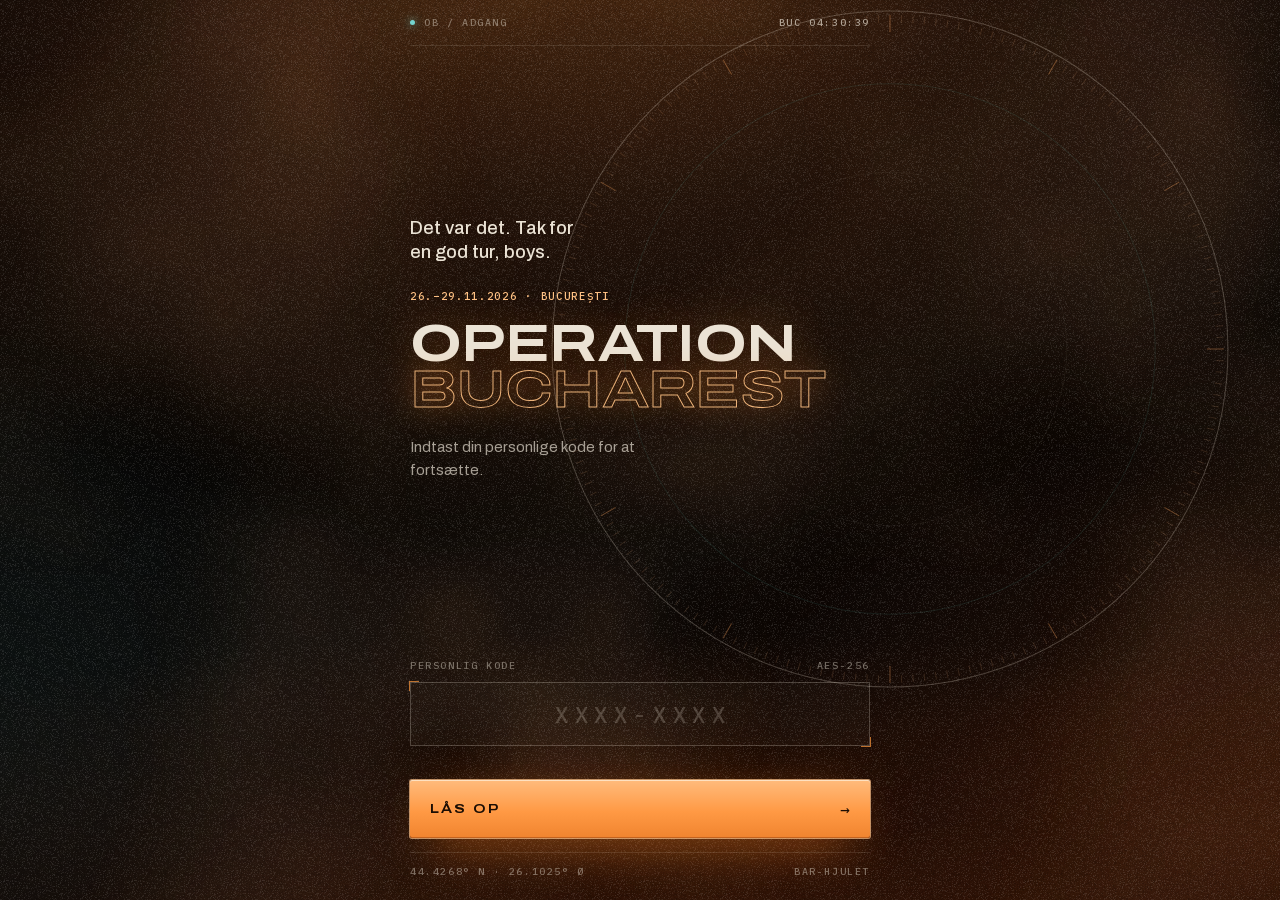
==== commit 803ea6a8: "Voice clip on Long Island Iced Tea and 1 in 10 shots; no sound button - Long Island Iced Tea always " ====
--- a/index.html
+++ b/index.html
@@ -456,7 +456,6 @@
           <div class="hello-row rise" style="--i:1">
             <p class="hello mono" id="helloC"></p>
             <div class="head-btns">
-              <button class="sq js-sound" aria-label="Lyd til eller fra"></button>
               <button class="sq js-lock" aria-label="Skift kode">
                 <svg viewBox="0 0 24 24" fill="none" stroke="currentColor" stroke-width="1.5" stroke-linecap="square"><rect x="5" y="11" width="14" height="9"/><path d="M8 11V8a4 4 0 0 1 8 0v3"/></svg>
               </button>
@@ -488,7 +487,6 @@
           <div class="hello-row rise" style="--i:1">
             <button class="skift mono" id="skiftBtn" aria-label="Skift kategori">Skift ↺</button>
             <div class="head-btns">
-              <button class="sq js-sound" aria-label="Lyd til eller fra"></button>
               <button class="sq js-lock" aria-label="Skift kode">
                 <svg viewBox="0 0 24 24" fill="none" stroke="currentColor" stroke-width="1.5" stroke-linecap="square"><rect x="5" y="11" width="14" height="9"/><path d="M8 11V8a4 4 0 0 1 8 0v3"/></svg>
               </button>
@@ -582,7 +580,17 @@
     const PEOPLE = (M && M.people) || 5;
     const PER = Math.max(2, Math.min(16, Math.round(Number(M && M.perWheel)) || 12));   // slices per wheel
     const catItems = () => MODES.map(m => ({ name: m.name, wheel: m.name }));
-    const DAIQUIRI = /^daiquiri$/i;                                       // this result plays assets/sounds/daiquiri.mp3
+    // Result sounds: Daiquiri → its clip, 5 times; Long Island Iced Tea → the voice clip; a shot → the voice clip 1 time
+    // in 10; anything else → the usual chord. The clips are in assets/sounds (see SFX).
+    const DAIQUIRI = /^daiquiri$/i, LONG_ISLAND = /^long island iced tea$/i;
+    const SHOT_VOICE_ODDS = .1;
+    function resultSound(name, catId) {
+      name = String(name).trim();
+      if (DAIQUIRI.test(name)) return 'daiquiri';
+      if (LONG_ISLAND.test(name)) return 'voice';
+      if (catId === 'shots' && rand() < SHOT_VOICE_ODDS) return 'voice';
+      return 'win';
+    }
 
     // ── Fair draws (crypto.getRandomValues) ──
     const pickSlice = n => Math.floor(rand() * n);                       // every slice equally likely
@@ -788,21 +796,30 @@
       return { prefetch, prime, play };
     })();
 
-    // ── Sound: soft, deep synth voices, generated live. One file: the Daiquiri result (assets/sounds) ──
+    // ── Sound: soft, deep synth voices, generated live, and two recorded clips (assets/sounds). Always on: no mute button ──
+    store.del(KEY_SOUND);                                                 // the old on/off setting, from when there was a button
     const SFX = (() => {
       let ctx = null, out = null, send = null, bus = null, drone = null, noise = null;
-      let on = store.get(KEY_SOUND) !== '0';
-      // Daiquiri: fetched at start, decoded once the sound is on. The file is mastered loud, so it plays turned down.
-      // It plays 5 times back to back; a new spin, sound off or logging out cuts it short.
-      const DAIQ_GAIN = .3, DAIQ_TIMES = 5;
-      let daiqBytes = null, daiqBuf = null, daiq = null;
-      function decodeDaiquiri() {
-        if (!ctx || !daiqBytes || daiqBuf) return;
-        const bytes = daiqBytes; daiqBytes = null;
-        try { ctx.decodeAudioData(bytes, b => { daiqBuf = b; }, err => console.info('daiquiri.mp3 kunne ikke afkodes', err)); } catch (e) {}
-      }
-      fetch('assets/sounds/daiquiri.mp3').then(r => r.ok ? r.arrayBuffer() : Promise.reject(new Error('HTTP ' + r.status)))
-        .then(b => { daiqBytes = b; decodeDaiquiri(); }).catch(err => console.info('daiquiri.mp3:', (err && err.message) || err));
+      // The clips: fetched at start, decoded once sound has started (the first tap). Both files are mastered loud, so they
+      // play turned down; at .3 both come out equally loud (measured: about -9.5 LUFS each). A clip plays to the end;
+      // only a new spin cuts it short (see clip / clipStop).
+      const CLIPS = {
+        daiquiri: { url: 'assets/sounds/daiquiri.mp3', gain: .3, times: 5 },                                   // 5 times back to back
+        voice: { url: 'assets/sounds/voice-random-10to15precentchangesound.mp3', gain: .3, times: 1 }
+      };
+      let clip = null;                                                     // the clip playing now
+      function decodeClips() {
+        if (!ctx) return;
+        for (const c of Object.values(CLIPS)) {
+          if (!c.bytes || c.buf) continue;
+          const bytes = c.bytes; c.bytes = null;
+          try { ctx.decodeAudioData(bytes, b => { c.buf = b; }, err => console.info(`${c.url} kunne ikke afkodes`, err)); } catch (e) {}
+        }
+      }
+      for (const c of Object.values(CLIPS)) {
+        fetch(c.url).then(r => r.ok ? r.arrayBuffer() : Promise.reject(new Error('HTTP ' + r.status)))
+          .then(b => { c.bytes = b; decodeClips(); }).catch(err => console.info(`${c.url}:`, (err && err.message) || err));
+      }
       function impulse(sec, decay) {
         const len = Math.floor(ctx.sampleRate * sec), buf = ctx.createBuffer(2, len, ctx.sampleRate);
         for (let ch = 0; ch < 2; ch++) {
@@ -812,7 +829,6 @@
         return buf;
       }
       function init() {
-        if (!on) return null;
         if (!ctx) {
           const AC = window.AudioContext || window.webkitAudioContext;
           if (!AC) return null;
@@ -831,10 +847,10 @@
           const nd = noise.getChannelData(0); for (let i = 0; i < nd.length; i++) nd[i] = Math.random() * 2 - 1;
         }
         if (ctx.state === 'suspended') ctx.resume().catch(() => {});
-        decodeDaiquiri();
+        decodeClips();
         return ctx;
       }
-      const live = () => on && ctx && ctx.state !== 'closed';
+      const live = () => ctx && ctx.state !== 'closed';
       function route(node, wet = .25) { node.connect(out); if (wet) { const g = ctx.createGain(); g.gain.value = wet; node.connect(g).connect(send); } }
       function env(g, t, a, peak, d) {
         g.gain.setValueAtTime(.0001, t);
@@ -852,8 +868,6 @@
         o.start(t); o.stop(t + a + d + .05);
       }
       return {
-        get on() { return on; },
-        set on(v) { on = v; store.set(KEY_SOUND, v ? '1' : '0'); if (!v) { this.droneStop(true); this.daiqStop(); } },
         init,
         tick(sp = .5) {
           if (!live()) return;
@@ -899,26 +913,28 @@
           voice({ type: 'sine', f: 880, t: t + .35, a: .01, peak: .035, d: 2.6, wet: .8 });
           voice({ type: 'sine', f: 1318.5, t: t + .5, a: .01, peak: .022, d: 2.4, wet: .8 });
         },
-        daiquiri() {                                               // instead of win() when the result is Daiquiri
+        clip(name) {                                               // a recorded clip (CLIPS), instead of win()
           if (!live()) return;
-          if (!daiqBuf) { this.win(); return; }                    // file not loaded: the usual result sound
-          this.daiqStop();
+          const c = CLIPS[name];
+          if (!c || !c.buf) { this.win(); return; }                // file not loaded: the usual result sound
+          this.clipStop();
           const g = ctx.createGain(), w = ctx.createGain(), t = ctx.currentTime + .03;
-          g.gain.value = DAIQ_GAIN; w.gain.value = .12;
+          g.gain.value = c.gain; w.gain.value = .12;
           g.connect(bus); g.connect(w).connect(send);
           const srcs = [];
-          for (let i = 0; i < DAIQ_TIMES; i++) {                   // back to back: each copy starts as the one before ends
-            const s = ctx.createBufferSource(); s.buffer = daiqBuf; s.connect(g);
-            s.start(t + i * daiqBuf.duration); srcs.push(s);
+          for (let i = 0; i < c.times; i++) {                      // back to back: each copy starts as the one before ends
+            const s = ctx.createBufferSource(); s.buffer = c.buf; s.connect(g);
+            s.start(t + i * c.buf.duration); srcs.push(s);
           }
-          srcs[srcs.length - 1].onended = () => { if (daiq && daiq.g === g) daiq = null; };
-          daiq = { g, srcs };
+          const now = { g, srcs, gain: c.gain };
+          srcs[srcs.length - 1].onended = () => { if (clip === now) clip = null; };
+          clip = now;
         },
-        daiqStop() {                                               // cut the Daiquiri repeats short, with a quick fade
-          if (!daiq || !ctx) return;
-          const t = ctx.currentTime, d = daiq; daiq = null;
-          d.g.gain.cancelScheduledValues(t); d.g.gain.setValueAtTime(DAIQ_GAIN, t); d.g.gain.setTargetAtTime(.0001, t, .03);
-          d.srcs.forEach(s => { try { s.stop(t + .2); } catch (e) {} });
+        clipStop() {                                               // a new spin: cut the clip short, with a quick fade
+          if (!clip || !ctx) return;
+          const t = ctx.currentTime, c = clip; clip = null;
+          c.g.gain.cancelScheduledValues(t); c.g.gain.setValueAtTime(c.gain, t); c.g.gain.setTargetAtTime(.0001, t, .03);
+          c.srcs.forEach(s => { try { s.stop(t + .2); } catch (e) {} });
         },
         unlock() {
           if (!live()) return;
@@ -949,9 +965,6 @@
         soft() { if (live()) voice({ type: 'sine', f: 330, f2: 220, glide: .2, t: ctx.currentTime, a: .01, peak: .08, d: .5, wet: .5 }); }
       };
     })();
-    const ICON_ON = '<svg viewBox="0 0 24 24" fill="none" stroke="currentColor" stroke-width="1.5" stroke-linecap="square"><path d="M4 9.5h3.5L12 6v12l-4.5-3.5H4z"/><path d="M15.5 9.5a3.5 3.5 0 0 1 0 5M18 7a7 7 0 0 1 0 10"/></svg>';
-    const ICON_OFF = '<svg viewBox="0 0 24 24" fill="none" stroke="currentColor" stroke-width="1.5" stroke-linecap="square"><path d="M4 9.5h3.5L12 6v12l-4.5-3.5H4z"/><path d="m16 10 4 4M20 10l-4 4"/></svg>';
-    function renderSoundBtn() { $$('.js-sound').forEach(b => { b.innerHTML = SFX.on ? ICON_ON : ICON_OFF; b.setAttribute('aria-pressed', String(SFX.on)); }); }
 
     // ── Atmosphere textures (generated once, tiled by CSS) ──
     function textures() {
@@ -1234,7 +1247,7 @@
       return new Promise(resolve => {
         const reduced = reducedMQ.matches;
         highlight = -1; stage.classList.remove('won'); drawWheel();
-        stage.classList.add('spinning'); SFX.daiqStop(); SFX.whoosh(); SFX.droneStart();
+        stage.classList.add('spinning'); SFX.whoosh(); SFX.droneStart();
         const idx = pickSlice(N);                                // fair: every slice equally likely
         const start = rot, end = landing(idx, N, rot, turns);    // stops well inside that slice
         const t0 = performance.now(), ease = reduced ? (t => 1 - Math.pow(1 - t, 3)) : EASE;
@@ -1264,7 +1277,7 @@
       if (busy || !player || !mode || !N) return;
       closeResult(false);
       const id = ++runId, reduced = reducedMQ.matches;
-      SFX.init(); haptic(15); setBusy(true);
+      SFX.init(); SFX.clipStop(); haptic(15); setBusy(true);      // spinning again is the only thing that stops a clip
       try {
         if (mode.id === FUCKIT.id) {
           // Stage 1: the category wheel picks Øl / Shots / Drinks (equal odds)
@@ -1295,7 +1308,8 @@
 
     function done(idx, cat, fk) {
       highlight = idx; spent = true; drawWheel(); pulse();
-      if (DAIQUIRI.test(places[idx].name.trim())) SFX.daiquiri(); else SFX.win();   // Daiquiri has its own sound, instead of the chord
+      const sound = resultSound(places[idx].name, cat.id);         // a clip instead of the chord: see resultSound
+      if (sound === 'win') SFX.win(); else SFX.clip(sound);
       haptic([20, 40, 20]);
       lastResult = { idx, n: N, place: places[idx], cat: cat.name, fk };
       remember(cat.id, places[idx].name);
@@ -1427,7 +1441,7 @@
       stage.classList.remove('spinning', 'won'); canvas.classList.remove('swap-out'); halo.style.opacity = '';
       snap.classList.remove('fade'); snap.style.opacity = '0'; snap.width = snap.height = 0;
       try { snap.getAnimations().forEach(a => a.cancel()); } catch (e) {}
-      SFX.droneStop(true); SFX.daiqStop(); setBusy(false);
+      SFX.droneStop(true); setBusy(false);                         // a clip still playing plays to the end
       store.del(KEY_CODE);
       closeResult(false);
       player = null; mode = null; fkCat = null; lastResult = null; recent.length = 0;
@@ -1435,7 +1449,7 @@
       go('login'); GREET.prefetch();
     }
 
-    // ── Console checks: OB_SIM.spins(1000) · OB_SIM.draws('beer', 20000) · OB_SIM.fuckit(900) ──
+    // ── Console checks: OB_SIM.spins(1000) · OB_SIM.draws('beer', 20000) · OB_SIM.fuckit(900) · OB_SIM.sounds(20000) ──
     // Same draw and landing code as the wheel; they keep their own history and change nothing on the page.
     const chi2 = (counts, e) => +counts.reduce((s, c) => s + (c - e) ** 2 / e, 0).toFixed(1);
     const cutoff = df => +(df * (1 - 2 / (9 * df) + 3.09 * Math.sqrt(2 / (9 * df))) ** 3).toFixed(1);   // chi² at p = 0.001
@@ -1473,6 +1487,19 @@
         const out = Object.fromEntries(MODES.map((m, i) => [m.name, cats[i]]));
         console.table(out);
         return { runs: n, ...out, expected: +(n / MODES.length).toFixed(1), chi2: chi2(cats, n / MODES.length), cutoff: cutoff(MODES.length - 1) };
+      },
+      sounds(n = 20000) {                                                  // the result sound for n shots, and for every pool item
+        const shots = MODES.find(x => x.id === 'shots');
+        if (!shots) return 'Ingen kategori med id "shots"';
+        let voice = 0;
+        for (let i = 0; i < n; i++) if (resultSound(shots.items[pickSlice(shots.items.length)].name, 'shots') === 'voice') voice++;
+        const e = n * SHOT_VOICE_ODDS, always = {};
+        for (const m of MODES) for (const x of m.items) {                  // what each item gets apart from the shot odds
+          const s = resultSound(x.name, m.id === 'shots' ? 'other' : m.id);
+          if (s !== 'win') always[x.name] = s;
+        }
+        return { shots: n, voice, pct: +(100 * voice / n).toFixed(2), expectedPct: 100 * SHOT_VOICE_ODDS,
+          z: +((voice - e) / Math.sqrt(e * (1 - SHOT_VOICE_ODDS))).toFixed(2), always };   // |z| under 3.3: as expected
       }
     };
 
@@ -1480,7 +1507,6 @@
     $('ghost').innerHTML = ringSVG({ ticks: 180, every: 15, len: 2.2, majorLen: 5, minor: 'rgba(255,190,140,.16)', major: 'rgba(255,170,100,.4)', inner: [[78, 'rgba(116,212,207,.12)'], [52, 'rgba(235,227,213,.06)']] });
     $('bezel').innerHTML = ringSVG({ ticks: 120, every: 10, len: 2.4, majorLen: 4.6, inner: [[92.2, 'rgba(235,227,213,.1)']] });
     $('tripLabel').textContent = (M && M.tripLabel) || '';
-    renderSoundBtn();
     tickClock(); tickTrip();
     (window.requestIdleCallback || (f => setTimeout(f, 60)))(textures);
 
@@ -1494,10 +1520,6 @@
     $('hub').onclick = spin;
     $('againBtn').onclick = () => { haptic(); spin(); };
     $$('.js-lock').forEach(b => { b.onclick = lock; });
-    $$('.js-sound').forEach(b => { b.onclick = () => {
-      SFX.on = !SFX.on; renderSoundBtn(); haptic();
-      if (SFX.on) { SFX.init(); SFX.tick(.3); if (stage.classList.contains('spinning')) SFX.droneStart(); }
-    }; });
     $('resultOverlay').addEventListener('click', e => { if (e.target === $('resultOverlay')) closeResult(); });
     document.addEventListener('keydown', e => { if (e.key === 'Escape' && $('resultOverlay').classList.contains('show')) closeResult(); });
     $('shareBtn').onclick = async () => {
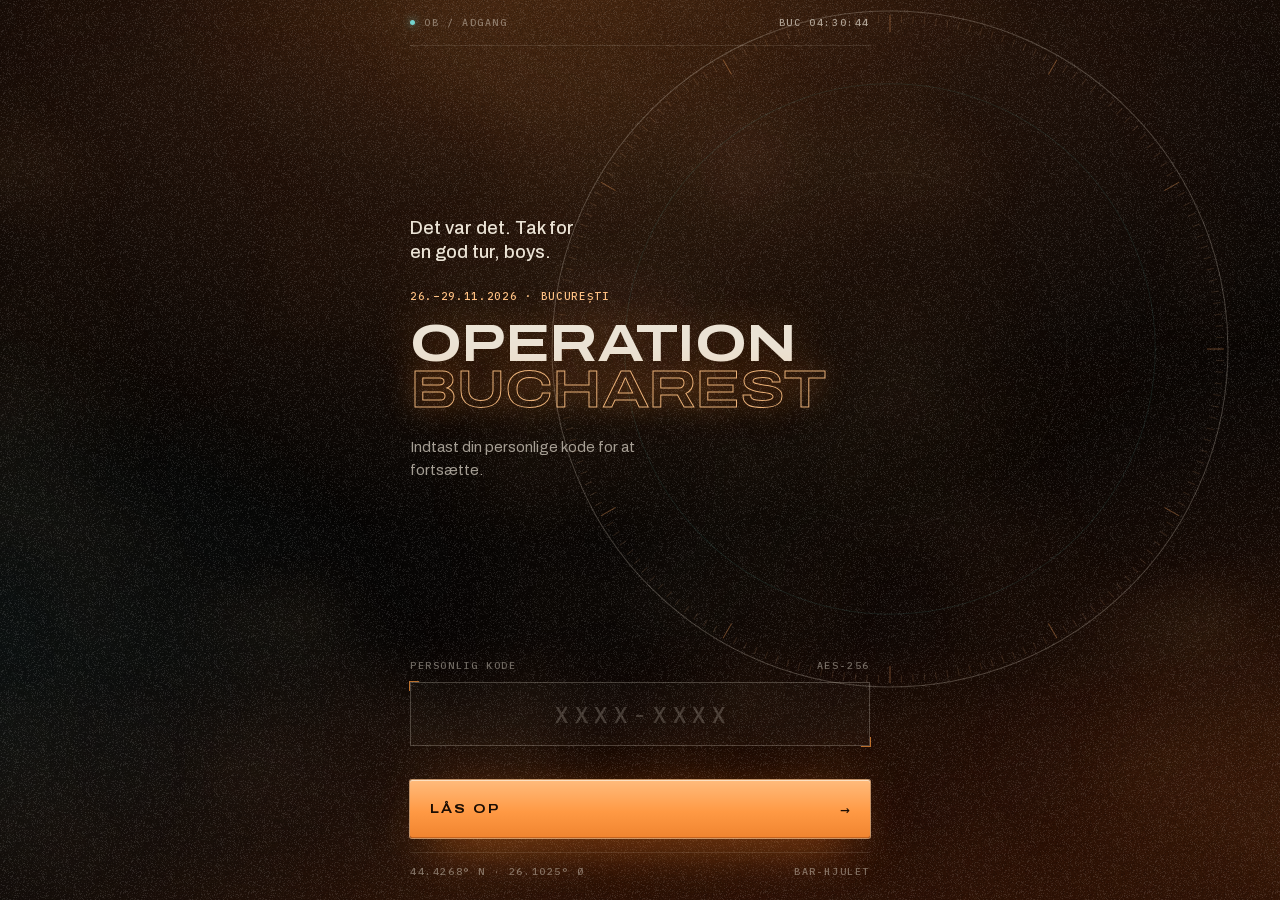
==== commit 89ddc5c4: "Order in Romanian: a card to show the bartender, read aloud - Result sheet: "Bestil på rumænsk" open" ====
--- a/index.html
+++ b/index.html
@@ -306,6 +306,39 @@
     .sheet-overlay.show .sheet > :nth-child(3) { animation-delay: .16s; }
     .sheet-overlay.show .sheet > :nth-child(4) { animation-delay: .22s; }
     .sheet-overlay.show .sheet > :nth-child(5) { animation-delay: .28s; }
+    .sheet-overlay.show .sheet > :nth-child(6) { animation-delay: .32s; }
+
+    /* ── "Bestil på rumænsk": a quiet button on the result sheet, and a bright card to show the bartender ── */
+    .btn.outline { color: var(--amber-hi); background: rgba(255,140,50,.06); box-shadow: inset 0 0 0 var(--hair) rgba(255,154,61,.65); }
+    .btn.outline:active { background: rgba(255,140,50,.13); }
+    .ro-open { min-height: 52px; margin-bottom: 10px; letter-spacing: .1em; font-stretch: 106%; }
+    .ro-open > span:first-child { white-space: nowrap; }
+    .ro-flag { font-size: 1.25em; letter-spacing: 0; margin-right: .55em; vertical-align: -.08em; }
+    .ro-view {
+      position: fixed; inset: 0; z-index: 800; display: flex; flex-direction: column;
+      padding: calc(env(safe-area-inset-top) + 16px) calc(var(--pad) + env(safe-area-inset-right)) calc(env(safe-area-inset-bottom) + 16px) calc(var(--pad) + env(safe-area-inset-left));
+      background: #fbf7ef; color: #0b0907; opacity: 0; transition: opacity .22s ease;
+    }
+    .ro-view.show { opacity: 1; }
+    .ro-view:focus { outline: none; }
+    .ro-top { flex: none; display: flex; align-items: center; min-height: 28px; font: 600 11px/1.2 var(--f-mono); letter-spacing: .14em; text-transform: uppercase; color: #5b534a; }
+    .ro-top .ro-flag { font-size: 20px; }
+    .ro-main { flex: 1 1 auto; min-height: 0; display: flex; flex-direction: column; justify-content: center; gap: 18px; padding: 12px 0; overflow: hidden; }
+    .ro-text { font-family: var(--f-wide); font-weight: 700; font-stretch: 100%; font-size: 40px; line-height: 1.12; letter-spacing: -.008em; color: #0b0907; overflow: hidden; }
+    .ro-text.squeeze { overflow-wrap: anywhere; }
+    .ro-da { flex: none; font-size: 15px; line-height: 1.4; color: #4f483f; }
+    .ro-hint { flex: none; margin: 0 0 10px; text-align: center; font: 600 12px/1.4 var(--f-wide); color: #8a3412; }
+    .ro-btns { flex: none; display: flex; gap: 10px; }
+    .ro-btns button {
+      flex: 1; display: inline-flex; align-items: center; justify-content: center; gap: 9px; min-height: 60px; padding: 0 10px;
+      border: 0; border-radius: 4px; cursor: pointer; font: 700 14px/1 var(--f-wide); letter-spacing: .07em; text-transform: uppercase; white-space: nowrap;
+      -webkit-appearance: none; appearance: none; transition: transform .2s var(--ease);
+    }
+    .ro-btns button:active { transform: scale(.97); }
+    .ro-btns button:focus-visible { outline: 2px solid #b8541a; outline-offset: 3px; }
+    .ro-btns svg { width: 16px; height: 16px; flex: none; }
+    .ro-play { flex: 1.55; background: #0b0907; color: #fbf7ef; }
+    .ro-close { background: transparent; color: #0b0907; box-shadow: inset 0 0 0 2px #0b0907; }
 
     .toast {
       position: fixed; left: 50%; top: calc(env(safe-area-inset-top) + 56px); z-index: 700; pointer-events: none;
@@ -402,6 +435,7 @@
       .stage.won .flash { animation: none; }
       #wheel { transition: none; }
       .greet { transition: none; }
+      .ro-view { transition: none; }
     }
   </style>
 </head>
@@ -531,6 +565,7 @@
       <p class="res-who" id="resWho"></p>
       <h2 class="res-label" id="resLabel"></h2>
       <p class="res-cat mono" id="resCat"></p>
+      <button class="btn outline ro-open" id="roBtn"><span><span class="ro-flag" aria-hidden="true">🇷🇴</span>Bestil på rumænsk</span><span class="arr" aria-hidden="true">→</span></button>
       <div class="result-btn-row">
         <button class="btn primary" id="againBtn"><span>Spin igen</span><span class="arr" aria-hidden="true">↻</span></button>
         <button class="sq" id="shareBtn" aria-label="Del resultat">
@@ -540,6 +575,21 @@
     </div>
   </div>
   <p class="sr" id="live" aria-live="assertive"></p>
+
+  <!-- Order in Romanian: a card to show the bartender, read aloud (audio/ro, made by tools/make_ro_audio.py) -->
+  <div class="ro-view" id="roView" role="dialog" aria-modal="true" aria-labelledby="roText" aria-describedby="roDa" tabindex="-1" hidden>
+    <div class="ro-top"><span class="ro-flag" aria-hidden="true">🇷🇴</span>Vis til bartenderen</div>
+    <div class="ro-main" id="roMain">
+      <p class="ro-text" id="roText" lang="ro"></p>
+      <p class="ro-da" id="roDa" lang="da"></p>
+    </div>
+    <p class="ro-hint" id="roHint" role="status" hidden>Slå lydløs fra for at høre den</p>
+    <div class="ro-btns">
+      <button class="ro-play" id="roPlay"><svg viewBox="0 0 16 16" aria-hidden="true"><path d="M3.5 1.8v12.4L13.6 8z" fill="currentColor"/></svg>Afspil igen</button>
+      <button class="ro-close" id="roClose">Luk</button>
+    </div>
+    <audio id="roAudio" preload="none"></audio>
+  </div>
 
   <!-- Greeting video: after a typed code, once per tab, cannot be skipped. Decrypted with the code (assets/greeting). -->
   <div class="greet" id="greet" role="dialog" aria-modal="true" aria-label="Velkomstvideo" tabindex="-1" hidden>
@@ -571,12 +621,32 @@
     function rand() { const a = new Uint32Array(1); crypto.getRandomValues(a); return a[0] / 4294967296; }
 
     // ── Menu (menu.js): one pool per category; "Fuck it" is a mode that uses all of them ──
-    const item = x => typeof x === 'string' ? { name: x, wheel: x } : { name: String(x.name), wheel: String(x.wheel || x.name) };
+    const item = x => typeof x === 'string' ? { name: x, wheel: x, ro: '' } : { name: String(x.name), wheel: String(x.wheel || x.name), ro: x.ro ? String(x.ro) : '' };
     const MODES = (M && Array.isArray(M.modes) ? M.modes : []).map(m => {
       const items = (m.items || []).map(item);
-      return { id: String(m.id), name: String(m.name), items, sub: `${items.length} ${String(m.unit || '')}`.trim() };   // "75 mærker"
+      const order = m.order && m.order.ro ? { ro: String(m.order.ro), da: String(m.order.da || '') } : null;   // "Bestil på rumænsk"
+      return { id: String(m.id), name: String(m.name), items, order, sub: `${items.length} ${String(m.unit || '')}`.trim() };   // "75 mærker"
     });
     const FUCKIT = { id: 'fuckit', name: 'Fuck it' };
+
+    // "Bestil på rumænsk": the sentence for an item and its sound file. Same rules as tools/make_ro_audio.py, which
+    // makes the files: {item} in Romanian is the item's own ro text, or its name without "(…)" with " & " → " cu "
+    // (lower case: "gin cu tonic"); in Danish it is the full name. The file is audio/ro/{category}-{slug of name}.mp3.
+    const SLUG_LETTERS = { 'ß': 'ss', 'ø': 'o', 'Ø': 'o', 'æ': 'ae', 'Æ': 'ae', 'œ': 'oe', 'Œ': 'oe', 'ł': 'l', 'Ł': 'l', 'đ': 'd', 'Đ': 'd', 'ı': 'i' };
+    const squish = s => String(s).replace(/\s+/g, ' ').trim();
+    const slugOf = s => [...s].map(c => SLUG_LETTERS[c] || c).join('').normalize('NFD').replace(/\p{M}/gu, '').toLowerCase()
+      .replace(/['’]/g, '').replace(/[^a-z0-9]+/g, '-').replace(/^-+|-+$/g, '');
+    function roItem(x) {
+      if (x.ro) return squish(x.ro);
+      let s = x.name.replace(/\s*\([^)]*\)/g, '');
+      if (s.includes(' & ')) s = s.split(' & ').join(' cu ').toLowerCase();
+      return squish(s);
+    }
+    function orderPhrase(m, x) {                                          // → { ro, da, src } or null
+      if (!m || !m.order || !x) return null;
+      const name = squish(x.name);
+      return { ro: m.order.ro.split('{item}').join(roItem(x)), da: m.order.da.split('{item}').join(name), src: `audio/ro/${m.id}-${slugOf(name)}.mp3` };
+    }
     const PEOPLE = (M && M.people) || 5;
     const PER = Math.max(2, Math.min(16, Math.round(Number(M && M.perWheel)) || 12));   // slices per wheel
     const catItems = () => MODES.map(m => ({ name: m.name, wheel: m.name }));
@@ -933,8 +1003,13 @@
         clipStop() {                                               // a new spin: cut the clip short, with a quick fade
           if (!clip || !ctx) return;
           const t = ctx.currentTime, c = clip; clip = null;
-          c.g.gain.cancelScheduledValues(t); c.g.gain.setValueAtTime(c.gain, t); c.g.gain.setTargetAtTime(.0001, t, .03);
+          c.g.gain.cancelScheduledValues(t); c.g.gain.setValueAtTime(c.g.gain.value, t); c.g.gain.setTargetAtTime(.0001, t, .03);
           c.srcs.forEach(s => { try { s.stop(t + .2); } catch (e) {} });
+        },
+        duck(down) {                                               // "Bestil på rumænsk" speaks: a clip steps back, then returns
+          if (!clip || !ctx) return;                               // (it is not stopped: only a new spin does that)
+          const t = ctx.currentTime, g = clip.g.gain;
+          g.cancelScheduledValues(t); g.setValueAtTime(g.value, t); g.setTargetAtTime(down ? clip.gain * .12 : clip.gain, t, .06);
         },
         unlock() {
           if (!live()) return;
@@ -1311,7 +1386,7 @@
       const sound = resultSound(places[idx].name, cat.id);         // a clip instead of the chord: see resultSound
       if (sound === 'win') SFX.win(); else SFX.clip(sound);
       haptic([20, 40, 20]);
-      lastResult = { idx, n: N, place: places[idx], cat: cat.name, fk };
+      lastResult = { idx, n: N, place: places[idx], cat: cat.name, catId: cat.id, fk };   // Fuck it: the category it landed on
       remember(cat.id, places[idx].name);
       recent.unshift(`${places[idx].name} (${cat.name})`); if (recent.length > 3) recent.pop();
       renderRecent();
@@ -1327,15 +1402,125 @@
       $('resWho').textContent = `${player.n}, du skal bestille`;
       $('resLabel').textContent = r.place.name;
       $('resCat').textContent = r.fk ? `Fuck it → ${r.cat}` : r.cat;
+      $('roBtn').hidden = !resultPhrase();
       $('resultOverlay').classList.add('show');
       $('live').textContent = `${player.n}, du skal bestille ${r.place.name}`;
       setTimeout(() => { try { $('againBtn').focus({ preventScroll: true }); } catch (e) {} }, 400);
     }
     function closeResult(reset = true) {
       clearTimeout(resultTimer); resultTimer = 0;
+      RO.close();
       $('resultOverlay').classList.remove('show');
       if (reset && !busy) { highlight = -1; stage.classList.remove('won'); drawWheel(); }
     }
+    const resultPhrase = () => lastResult && orderPhrase(MODES.find(m => m.id === lastResult.catId), lastResult.place);
+
+    // ── "Bestil på rumænsk": a bright card for the bartender, and the sentence read aloud ──
+    // Sound: the MP3 in audio/ro (fetched only now). If it cannot be played: the phone's own Romanian voice, if it has
+    // one. If neither: just the text. Never an error. A Daiquiri/voice clip still playing steps back while it speaks.
+    const RO = (() => {
+      const view = $('roView'), audio = $('roAudio'), hint = $('roHint'), text = $('roText'), da = $('roDa'), main = $('roMain');
+      const IOS = /iPhone|iPad|iPod/.test(navigator.userAgent) || (navigator.platform === 'MacIntel' && navigator.maxTouchPoints > 1);
+      const synth = 'speechSynthesis' in window ? window.speechSynthesis : null;
+      let cur = null, token = 0, back = null, inertBefore = false;
+      try { if (synth) synth.getVoices(); } catch (e) {}                       // some browsers fill the list a moment later
+      const roVoice = () => { try { return synth && synth.getVoices().find(v => /^ro([-_]|$)/i.test(v.lang)) || null; } catch (e) { return null; } };
+
+      function quiet() {
+        try { audio.pause(); } catch (e) {}
+        try { if (synth) synth.cancel(); } catch (e) {}
+        SFX.duck(false);
+      }
+      function speak(my) {                                                     // the phone's own Romanian voice
+        const v = roVoice(); if (!v || !cur) return;
+        try {
+          const u = new SpeechSynthesisUtterance(cur.ro);
+          u.lang = 'ro-RO'; u.rate = .92;
+          try { u.voice = v; } catch (e) {}                                    // else the phone picks by language
+          u.onend = u.onerror = () => { if (my === token) SFX.duck(false); };
+          synth.cancel(); SFX.duck(true); synth.speak(u);
+          if (IOS) hint.hidden = false;                                        // the silent switch can mute this voice
+        } catch (e) { SFX.duck(false); }
+      }
+      function play() {
+        if (!cur) return;
+        const my = ++token, c = cur;
+        quiet(); hint.hidden = true;
+        if (c.failed) { speak(my); return; }                                   // the file did not play before: straight to the voice
+        let started = false, gaveUp = false;
+        const giveUp = () => {
+          if (started || gaveUp || my !== token) return;
+          gaveUp = true; c.failed = true; clearTimeout(slow);
+          try { audio.pause(); } catch (e) {}
+          SFX.duck(false); speak(my);
+        };
+        const slow = setTimeout(giveUp, 6000);                                 // nothing after 6 s (bad network)
+        audio.onplaying = () => { if (my === token) { started = true; clearTimeout(slow); } };
+        audio.onended = () => { if (my === token) SFX.duck(false); };
+        audio.onerror = giveUp;
+        if (audio.getAttribute('src') !== c.src) audio.src = c.src;
+        try { audio.currentTime = 0; } catch (e) {}
+        SFX.duck(true);
+        const p = audio.play();
+        if (p && p.catch) p.catch(err => {
+          if (my !== token) return;
+          if (err && err.name === 'NotAllowedError') { clearTimeout(slow); SFX.duck(false); return; }   // needs a tap: ▶ is right there
+          if (err && err.name === 'AbortError') return;
+          giveUp();
+        });
+      }
+      // The Romanian sentence as big as it goes: whole words on a line, nothing cut off
+      function fit() {
+        if (view.hidden) return;
+        const room = () => main.clientHeight - da.offsetHeight - 18 - 24;     // minus the Danish line, the gap and padding
+        const fits = fs => { text.style.fontSize = fs + 'px'; return text.scrollWidth <= text.clientWidth + 1 && text.scrollHeight <= room(); };
+        text.classList.remove('squeeze');
+        let lo = 20, hi = 84;
+        if (!fits(lo)) { text.classList.add('squeeze'); fits(lo); return; }
+        while (hi - lo > 1) { const mid = (lo + hi) >> 1; if (fits(mid)) lo = mid; else hi = mid; }
+        fits(lo);
+      }
+      function onKey(e) {
+        if (e.key === 'Escape') { e.preventDefault(); e.stopPropagation(); close(); }
+        else if (e.key === 'Tab') {                                            // focus stays on the card
+          const a = $('roPlay'), b = $('roClose');
+          e.preventDefault(); (document.activeElement === a ? b : a).focus();
+        }
+      }
+      function open(ph) {
+        if (!ph) return;
+        cur = { ...ph, failed: false };
+        text.textContent = ph.ro; da.textContent = ph.da; hint.hidden = true;
+        back = document.activeElement;
+        inertBefore = $('screens').inert;
+        view.hidden = false; $('resultOverlay').inert = true; $('screens').inert = true;
+        document.addEventListener('keydown', onKey, true);
+        play();                                                                // still inside the tap, so phones allow sound
+        fit();
+        requestAnimationFrame(() => { fit(); view.classList.add('show'); try { view.focus({ preventScroll: true }); } catch (e) {} });
+        haptic(10);
+      }
+      function close() {
+        if (view.hidden) return;
+        token++; quiet(); cur = null;
+        view.classList.remove('show'); view.hidden = true;
+        $('resultOverlay').inert = false; $('screens').inert = inertBefore;
+        document.removeEventListener('keydown', onKey, true);
+        try { if (back && back.focus) back.focus({ preventScroll: true }); } catch (e) {}
+      }
+      $('roPlay').onclick = () => { haptic(); play(); };
+      $('roClose').onclick = close;
+      window.addEventListener('resize', fit);
+      return { open, close, fit, get isOpen() { return !view.hidden; } };
+    })();
+    window.OB_RO = {                                                      // console: OB_RO.list() · OB_RO.open('drinks', 'Gin & Tonic')
+      list() {
+        const out = [];
+        for (const m of MODES) for (const x of m.items) { const p = orderPhrase(m, x); if (p) out.push({ category: m.id, name: x.name, file: p.src, ro: p.ro, da: p.da }); }
+        return out;
+      },
+      open(cat, name) { const m = MODES.find(x => x.id === cat), x = m && m.items.find(i => i.name === name); RO.open(orderPhrase(m, x)); return !!x; }
+    };
 
     let toastTimer = 0;
     function toast(msg, ms = 2600) {
@@ -1521,7 +1706,8 @@
     $('againBtn').onclick = () => { haptic(); spin(); };
     $$('.js-lock').forEach(b => { b.onclick = lock; });
     $('resultOverlay').addEventListener('click', e => { if (e.target === $('resultOverlay')) closeResult(); });
-    document.addEventListener('keydown', e => { if (e.key === 'Escape' && $('resultOverlay').classList.contains('show')) closeResult(); });
+    document.addEventListener('keydown', e => { if (e.key === 'Escape' && $('resultOverlay').classList.contains('show') && !RO.isOpen) closeResult(); });
+    $('roBtn').onclick = () => RO.open(resultPhrase());
     $('shareBtn').onclick = async () => {
       haptic();
       if (!lastResult || !player) return;
